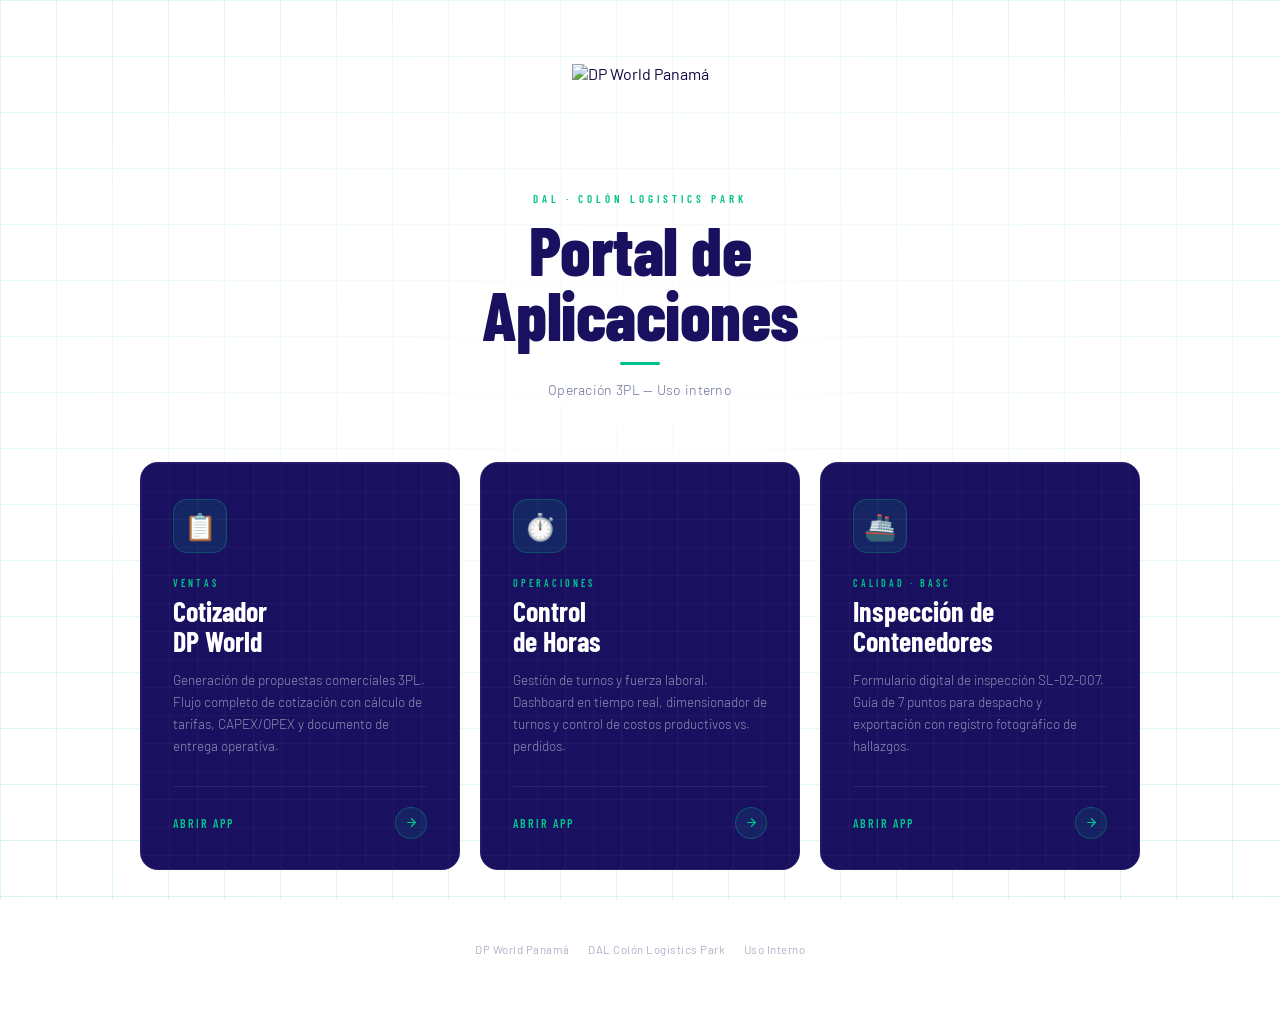
==== index.html @ 2231990a "Refactor CSS variables and styles in index.html" ====
<!DOCTYPE html>
<html lang="es">
<head>
<meta charset="UTF-8">
<meta name="viewport" content="width=device-width, initial-scale=1.0">
<title>DP World Panamá — Portal de Aplicaciones</title>
<link href="https://fonts.googleapis.com/css2?family=Barlow+Condensed:wght@300;400;600;700;800&family=Barlow:wght@300;400;500&display=swap" rel="stylesheet">
<style>
  *, *::before, *::after { box-sizing: border-box; margin: 0; padding: 0; }

  :root {
    --navy: #1A1060;
    --navy-deep: #0e0940;
    --green: #00C389;
    --white: #ffffff;
    --muted: #6b7199;
  }

  html, body {
    min-height: 100%;
    font-family: 'Barlow', sans-serif;
    background: var(--white);
    color: var(--navy-deep);
    overflow-x: hidden;
  }

  /* Fondo blanco con grid verde */
  .bg {
    position: fixed;
    inset: 0;
    z-index: 0;
    background: #ffffff;
  }

  .bg::before {
    content: '';
    position: absolute;
    inset: 0;
    background-image:
      linear-gradient(rgba(0,195,137,0.15) 1px, transparent 1px),
      linear-gradient(90deg, rgba(0,195,137,0.15) 1px, transparent 1px);
    background-size: 56px 56px;
  }

  /* vignette central para que el centro quede limpio */
  .bg::after {
    content: '';
    position: absolute;
    inset: 0;
    background: radial-gradient(ellipse 85% 75% at 50% 40%, rgba(255,255,255,0.92) 0%, transparent 100%);
  }

  .page {
    position: relative;
    z-index: 1;
    min-height: 100vh;
    display: flex;
    flex-direction: column;
    align-items: center;
    padding: 64px 24px 80px;
  }

  /* Header */
  .header {
    display: flex;
    flex-direction: column;
    align-items: center;
    text-align: center;
    margin-bottom: 64px;
    animation: fadeDown 0.9s cubic-bezier(0.16,1,0.3,1) both;
  }

  .logo-wrap {
    margin-bottom: 28px;
  }

  /* Logo color sobre fondo blanco — sin filtro */
  .logo-wrap img {
    height: 100px;
    width: auto;
    display: block;
  }

  .header-eyebrow {
    font-family: 'Barlow Condensed', sans-serif;
    font-size: 11px;
    font-weight: 600;
    letter-spacing: 4px;
    text-transform: uppercase;
    color: var(--green);
    margin-bottom: 12px;
  }

  .header-title {
    font-family: 'Barlow Condensed', sans-serif;
    font-size: clamp(38px, 8vw, 68px);
    font-weight: 800;
    line-height: 0.95;
    letter-spacing: -0.5px;
    color: var(--navy);
    margin-bottom: 16px;
  }

  .header-divider {
    width: 40px;
    height: 3px;
    background: var(--green);
    border-radius: 2px;
    margin: 0 auto 16px;
  }

  .header-sub {
    font-size: 14px;
    font-weight: 300;
    color: var(--muted);
    letter-spacing: 0.3px;
  }

  /* Cards */
  .cards {
    display: grid;
    grid-template-columns: repeat(auto-fit, minmax(290px, 1fr));
    gap: 20px;
    width: 100%;
    max-width: 1000px;
  }

  .card {
    position: relative;
    background: var(--navy);
    border: 1px solid rgba(255,255,255,0.06);
    border-radius: 18px;
    padding: 36px 32px 30px;
    text-decoration: none;
    color: #fff;
    display: flex;
    flex-direction: column;
    overflow: hidden;
    transition:
      transform 0.4s cubic-bezier(0.16,1,0.3,1),
      border-color 0.3s ease,
      box-shadow 0.4s ease;
    animation: fadeUp 0.7s cubic-bezier(0.16,1,0.3,1) both;
  }

  .card:nth-child(1) { animation-delay: 0.12s; }
  .card:nth-child(2) { animation-delay: 0.22s; }
  .card:nth-child(3) { animation-delay: 0.32s; }

  /* mini grid interna */
  .card::before {
    content: '';
    position: absolute;
    inset: 0;
    background-image:
      linear-gradient(rgba(255,255,255,0.035) 1px, transparent 1px),
      linear-gradient(90deg, rgba(255,255,255,0.035) 1px, transparent 1px);
    background-size: 28px 28px;
    border-radius: inherit;
    pointer-events: none;
  }

  /* línea verde top al hover */
  .card::after {
    content: '';
    position: absolute;
    top: 0; left: 0; right: 0;
    height: 2px;
    background: linear-gradient(90deg, transparent, var(--green), transparent);
    opacity: 0;
    transition: opacity 0.3s ease;
  }

  .card:hover {
    transform: translateY(-7px);
    border-color: rgba(0,195,137,0.4);
    box-shadow:
      0 24px 64px rgba(14,9,64,0.22),
      0 0 0 1px rgba(0,195,137,0.18),
      0 0 40px rgba(0,195,137,0.07);
  }

  .card:hover::after { opacity: 1; }
  .card:active { transform: translateY(-3px); }

  .card-icon {
    width: 54px;
    height: 54px;
    border-radius: 14px;
    background: rgba(0,195,137,0.12);
    border: 1px solid rgba(0,195,137,0.25);
    display: flex;
    align-items: center;
    justify-content: center;
    font-size: 26px;
    margin-bottom: 24px;
    position: relative;
    z-index: 1;
    flex-shrink: 0;
    transition: background 0.3s, border-color 0.3s;
  }

  .card:hover .card-icon {
    background: rgba(0,195,137,0.22);
    border-color: rgba(0,195,137,0.55);
  }

  .card-tag {
    font-family: 'Barlow Condensed', sans-serif;
    font-size: 10px;
    font-weight: 600;
    letter-spacing: 3px;
    text-transform: uppercase;
    color: var(--green);
    margin-bottom: 7px;
    position: relative;
    z-index: 1;
  }

  .card-title {
    font-family: 'Barlow Condensed', sans-serif;
    font-size: 28px;
    font-weight: 700;
    line-height: 1.08;
    color: #fff;
    margin-bottom: 12px;
    position: relative;
    z-index: 1;
  }

  .card-desc {
    font-size: 13.5px;
    font-weight: 300;
    line-height: 1.65;
    color: rgba(255,255,255,0.52);
    flex: 1;
    position: relative;
    z-index: 1;
  }

  .card-footer {
    margin-top: 28px;
    padding-top: 20px;
    border-top: 1px solid rgba(255,255,255,0.08);
    display: flex;
    align-items: center;
    justify-content: space-between;
    position: relative;
    z-index: 1;
  }

  .card-cta {
    font-family: 'Barlow Condensed', sans-serif;
    font-size: 12px;
    font-weight: 600;
    letter-spacing: 2px;
    text-transform: uppercase;
    color: var(--green);
    transition: letter-spacing 0.25s;
  }

  .card:hover .card-cta { letter-spacing: 3px; }

  .card-arrow {
    width: 32px;
    height: 32px;
    border-radius: 50%;
    background: rgba(0,195,137,0.1);
    border: 1px solid rgba(0,195,137,0.3);
    display: flex;
    align-items: center;
    justify-content: center;
    transition: background 0.25s, transform 0.25s;
    flex-shrink: 0;
  }

  .card:hover .card-arrow {
    background: rgba(0,195,137,0.25);
    transform: translateX(3px);
  }

  .card-arrow svg {
    width: 13px;
    height: 13px;
    stroke: var(--green);
    fill: none;
    stroke-width: 2.2;
    stroke-linecap: round;
    stroke-linejoin: round;
  }

  /* Footer */
  .footer {
    margin-top: 72px;
    text-align: center;
    animation: fadeUp 0.7s cubic-bezier(0.16,1,0.3,1) 0.5s both;
  }

  .footer-text {
    font-size: 11.5px;
    color: rgba(107,113,153,0.55);
    letter-spacing: 0.5px;
  }

  .sep { display: inline-block; margin: 0 8px; opacity: 0.5; }

  @keyframes fadeDown {
    from { opacity: 0; transform: translateY(-22px); }
    to   { opacity: 1; transform: translateY(0); }
  }

  @keyframes fadeUp {
    from { opacity: 0; transform: translateY(26px); }
    to   { opacity: 1; transform: translateY(0); }
  }

  @media (max-width: 600px) {
    .page { padding: 44px 16px 60px; }
    .header { margin-bottom: 40px; }
    .logo-wrap img { height: 80px; }
    .card { padding: 28px 22px 24px; }
    .card-title { font-size: 24px; }
  }
</style>
</head>
<body>

<div class="bg"></div>

<div class="page">

  <header class="header">
    <div class="logo-wrap">
      <img
        src="https://raw.githubusercontent.com/miguelarcangel-ctrl/cotizador-dpworld/main/logo_white.png"
        alt="DP World Panamá"
      >
    </div>
    <p class="header-eyebrow">DAL · Colón Logistics Park</p>
    <h1 class="header-title">Portal de<br>Aplicaciones</h1>
    <div class="header-divider"></div>
    <p class="header-sub">Operación 3PL — Uso interno</p>
  </header>

  <div class="cards">

    <a class="card" href="https://cotizador-dpworld-i7d3.vercel.app/" target="_blank" rel="noopener">
      <div class="card-icon">📋</div>
      <p class="card-tag">Ventas</p>
      <h2 class="card-title">Cotizador<br>DP World</h2>
      <p class="card-desc">Generación de propuestas comerciales 3PL. Flujo completo de cotización con cálculo de tarifas, CAPEX/OPEX y documento de entrega operativa.</p>
      <div class="card-footer">
        <span class="card-cta">Abrir app</span>
        <div class="card-arrow">
          <svg viewBox="0 0 24 24"><line x1="5" y1="12" x2="19" y2="12"/><polyline points="12 5 19 12 12 19"/></svg>
        </div>
      </div>
    </a>

    <a class="card" href="https://control-horas-dpworld.vercel.app/" target="_blank" rel="noopener">
      <div class="card-icon">⏱️</div>
      <p class="card-tag">Operaciones</p>
      <h2 class="card-title">Control<br>de Horas</h2>
      <p class="card-desc">Gestión de turnos y fuerza laboral. Dashboard en tiempo real, dimensionador de turnos y control de costos productivos vs. perdidos.</p>
      <div class="card-footer">
        <span class="card-cta">Abrir app</span>
        <div class="card-arrow">
          <svg viewBox="0 0 24 24"><line x1="5" y1="12" x2="19" y2="12"/><polyline points="12 5 19 12 12 19"/></svg>
        </div>
      </div>
    </a>

    <a class="card" href="https://inspeccion-contenedores-dpworld.vercel.app/" target="_blank" rel="noopener">
      <div class="card-icon">🚢</div>
      <p class="card-tag">Calidad · BASC</p>
      <h2 class="card-title">Inspección de<br>Contenedores</h2>
      <p class="card-desc">Formulario digital de inspección SL-02-007. Guía de 7 puntos para despacho y exportación con registro fotográfico de hallazgos.</p>
      <div class="card-footer">
        <span class="card-cta">Abrir app</span>
        <div class="card-arrow">
          <svg viewBox="0 0 24 24"><line x1="5" y1="12" x2="19" y2="12"/><polyline points="12 5 19 12 12 19"/></svg>
        </div>
      </div>
    </a>

  </div>

  <footer class="footer">
    <p class="footer-text">
      DP World Panamá<span class="sep">·</span>DAL Colón Logistics Park<span class="sep">·</span>Uso Interno
    </p>
  </footer>

</div>

</body>
</html>
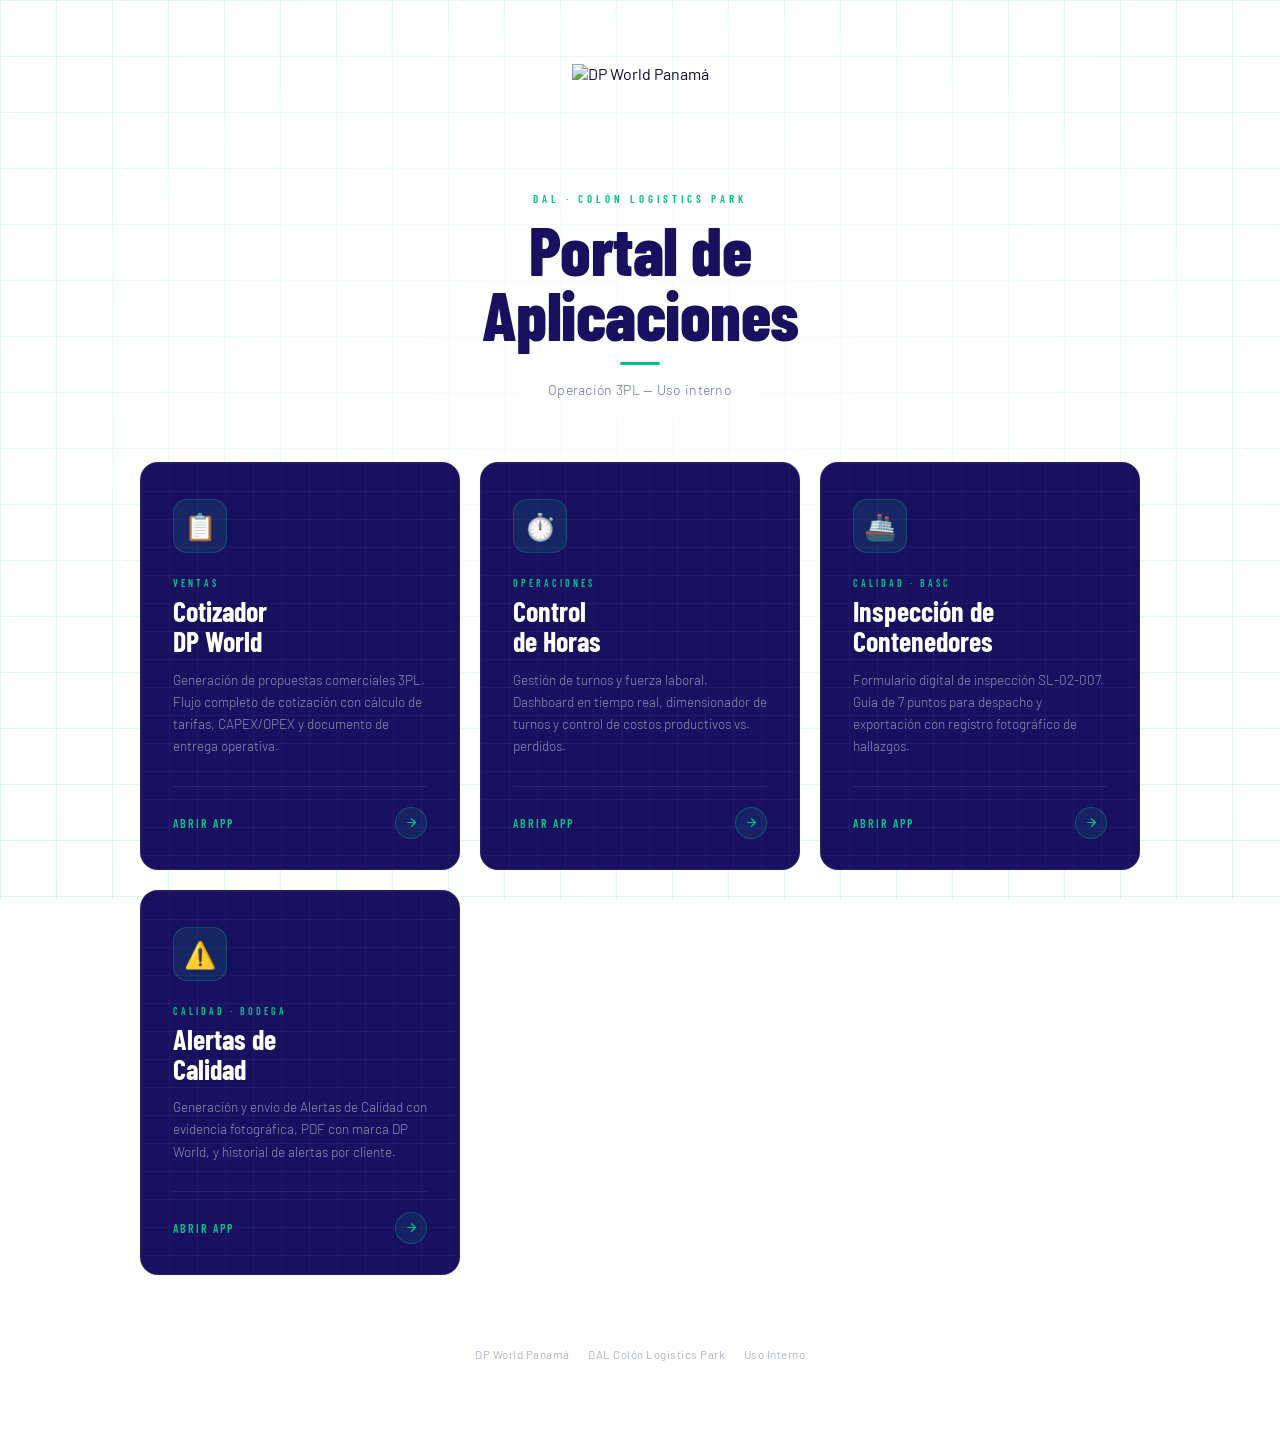
==== commit 6b87e335: "Agregar tarjeta de Alertas de Calidad al portal Co-Authored-By: Claude Sonnet 5 <noreply@anthropic.c" ====
--- a/index.html
+++ b/index.html
@@ -383,6 +383,19 @@
       </div>
     </a>
 
+    <a class="card" href="https://alertas-calidad-app.vercel.app/" target="_blank" rel="noopener">
+      <div class="card-icon">⚠️</div>
+      <p class="card-tag">Calidad · Bodega</p>
+      <h2 class="card-title">Alertas de<br>Calidad</h2>
+      <p class="card-desc">Generación y envío de Alertas de Calidad con evidencia fotográfica, PDF con marca DP World, y historial de alertas por cliente.</p>
+      <div class="card-footer">
+        <span class="card-cta">Abrir app</span>
+        <div class="card-arrow">
+          <svg viewBox="0 0 24 24"><line x1="5" y1="12" x2="19" y2="12"/><polyline points="12 5 19 12 12 19"/></svg>
+        </div>
+      </div>
+    </a>
+
   </div>
 
   <footer class="footer">
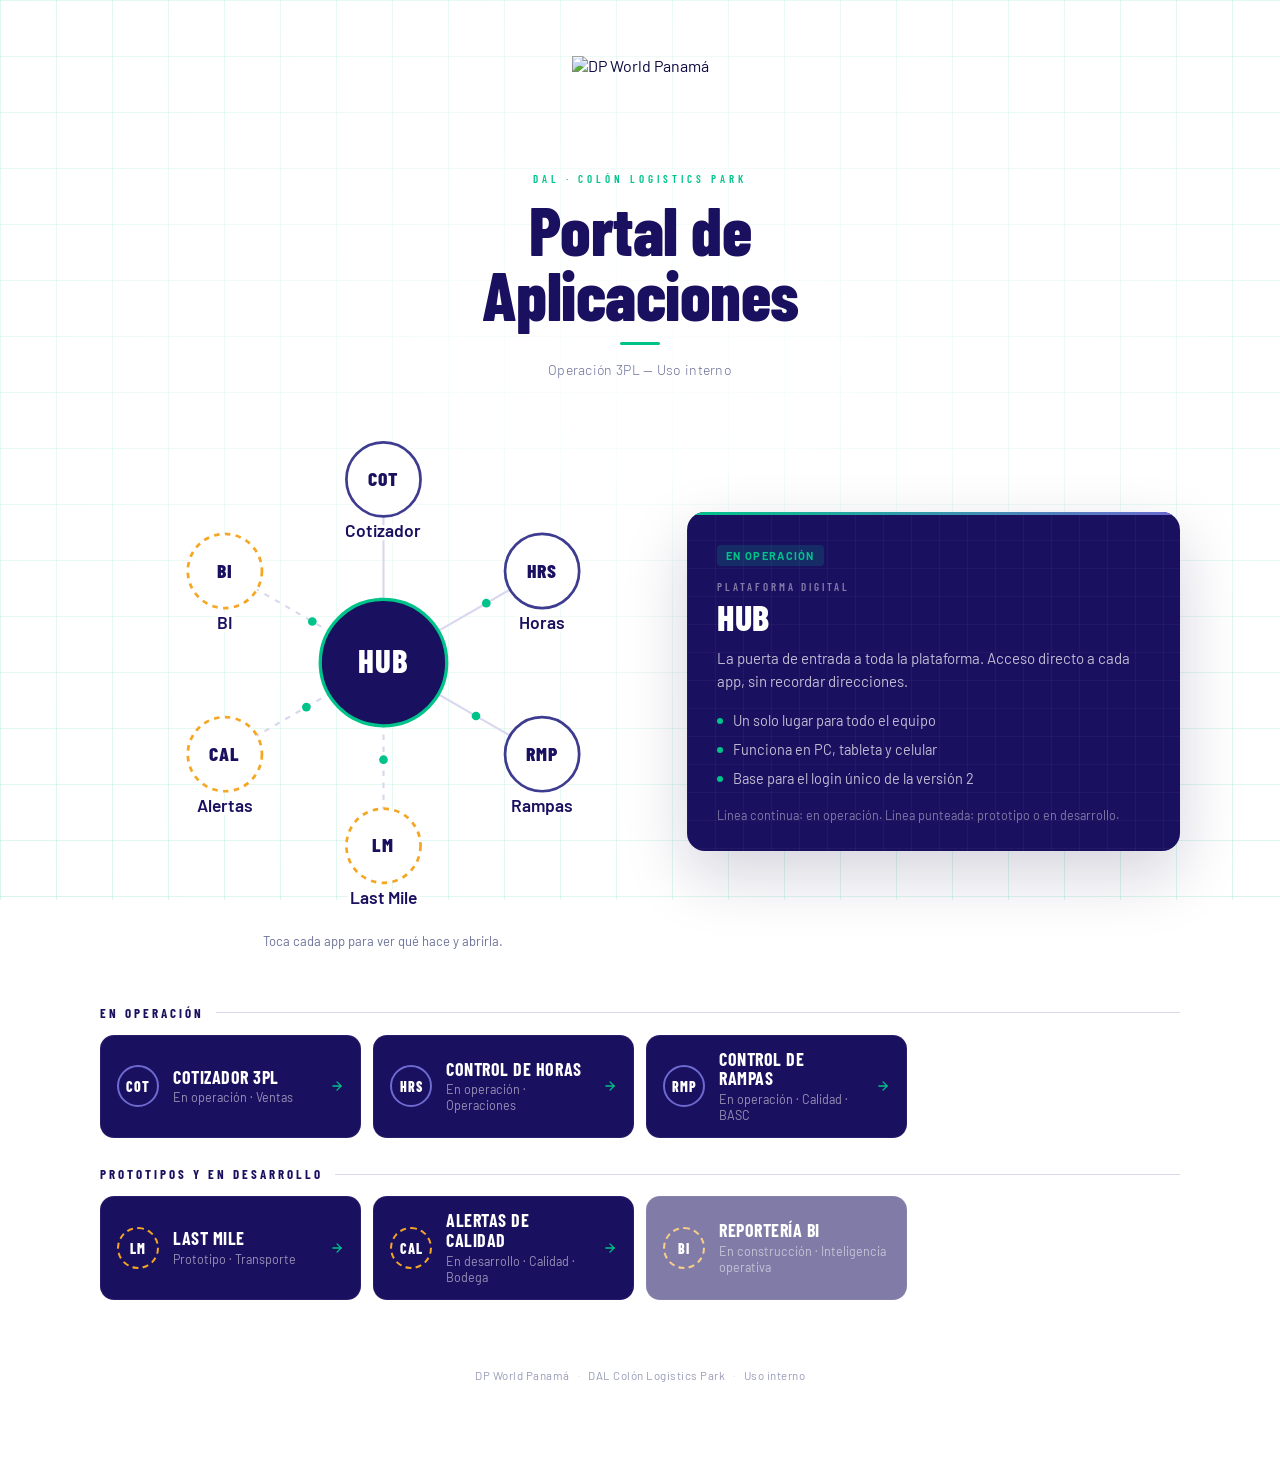
==== commit 0f0f0b14: "Hub: red interactiva de apps con tarjeta de detalle e inclusión de prototipos Rediseña el portal al " ====
--- a/index.html
+++ b/index.html
@@ -4,18 +4,20 @@
 <meta charset="UTF-8">
 <meta name="viewport" content="width=device-width, initial-scale=1.0">
 <title>DP World Panamá — Portal de Aplicaciones</title>
-<link href="https://fonts.googleapis.com/css2?family=Barlow+Condensed:wght@300;400;600;700;800&family=Barlow:wght@300;400;500&display=swap" rel="stylesheet">
+<link href="https://fonts.googleapis.com/css2?family=Barlow+Condensed:wght@300;400;600;700;800&family=Barlow:wght@300;400;500;600&display=swap" rel="stylesheet">
 <style>
   *, *::before, *::after { box-sizing: border-box; margin: 0; padding: 0; }
-
   :root {
     --navy: #1A1060;
     --navy-deep: #0e0940;
+    --indigo: #3E3C90;
+    --indigo-lt: #6D6AD0;
     --green: #00C389;
+    --amber: #F5A623;
     --white: #ffffff;
     --muted: #6b7199;
-  }
-
+    --line: #DAD8EE;
+  }
   html, body {
     min-height: 100%;
     font-family: 'Barlow', sans-serif;
@@ -23,7 +25,6 @@
     color: var(--navy-deep);
     overflow-x: hidden;
   }
-
   /* Fondo blanco con grid verde */
   .bg {
     position: fixed;
@@ -31,7 +32,6 @@
     z-index: 0;
     background: #ffffff;
   }
-
   .bg::before {
     content: '';
     position: absolute;
@@ -41,7 +41,6 @@
       linear-gradient(90deg, rgba(0,195,137,0.15) 1px, transparent 1px);
     background-size: 56px 56px;
   }
-
   /* vignette central para que el centro quede limpio */
   .bg::after {
     content: '';
@@ -49,7 +48,6 @@
     inset: 0;
     background: radial-gradient(ellipse 85% 75% at 50% 40%, rgba(255,255,255,0.92) 0%, transparent 100%);
   }
-
   .page {
     position: relative;
     z-index: 1;
@@ -57,31 +55,21 @@
     display: flex;
     flex-direction: column;
     align-items: center;
-    padding: 64px 24px 80px;
-  }
-
+    padding: 56px 24px 80px;
+  }
   /* Header */
   .header {
     display: flex;
     flex-direction: column;
     align-items: center;
     text-align: center;
-    margin-bottom: 64px;
+    margin-bottom: 36px;
     animation: fadeDown 0.9s cubic-bezier(0.16,1,0.3,1) both;
   }
-
-  .logo-wrap {
-    margin-bottom: 28px;
-  }
-
+  .logo-wrap { margin-bottom: 24px; }
   /* Logo color sobre fondo blanco — sin filtro */
-  .logo-wrap img {
-    height: 100px;
-    width: auto;
-    display: block;
-  }
-
-  .header-eyebrow {
+  .logo-wrap img { height: 92px; width: auto; display: block; }
+  .eyebrow {
     font-family: 'Barlow Condensed', sans-serif;
     font-size: 11px;
     font-weight: 600;
@@ -90,7 +78,6 @@
     color: var(--green);
     margin-bottom: 12px;
   }
-
   .header-title {
     font-family: 'Barlow Condensed', sans-serif;
     font-size: clamp(38px, 8vw, 68px);
@@ -100,7 +87,6 @@
     color: var(--navy);
     margin-bottom: 16px;
   }
-
   .header-divider {
     width: 40px;
     height: 3px;
@@ -108,7 +94,6 @@
     border-radius: 2px;
     margin: 0 auto 16px;
   }
-
   .header-sub {
     font-size: 14px;
     font-weight: 300;
@@ -116,39 +101,45 @@
     letter-spacing: 0.3px;
   }
 
-  /* Cards */
-  .cards {
+  /* Hub: red de apps + tarjeta de detalle */
+  .hub {
+    width: 100%;
+    max-width: 1080px;
     display: grid;
-    grid-template-columns: repeat(auto-fit, minmax(290px, 1fr));
+    grid-template-columns: minmax(0,1fr);
     gap: 20px;
-    width: 100%;
-    max-width: 1000px;
-  }
-
-  .card {
+    align-items: center;
+    animation: fadeUp 0.8s cubic-bezier(0.16,1,0.3,1) 0.15s both;
+  }
+  @media (min-width: 960px) { .hub { grid-template-columns: minmax(0,1.15fr) minmax(0,1fr); } }
+  .hub-svg svg { display: block; width: 100%; height: auto; max-width: 600px; margin: 0 auto; overflow: visible; }
+  .app { cursor: pointer; }
+  .app:focus { outline: none; }
+  .app .disc { fill: #fff; transition: fill .25s; }
+  .app .ab { fill: var(--navy); transition: fill .25s; }
+  .app:hover .disc { fill: #F1F0FB; }
+  .app.on .disc { fill: var(--navy); }
+  .app.on .ab { fill: #fff; }
+  .app.on .ring, .app:focus-visible .ring { stroke: var(--green); stroke-width: 3.5; stroke-dasharray: none; }
+  .app.main .disc { fill: var(--navy); }
+  .app.main .ab { fill: #fff; }
+  .app .lbl { fill: var(--navy); stroke: #fff; stroke-width: 6px; stroke-linejoin: round; paint-order: stroke; }
+  .spoke { stroke: var(--line); stroke-width: 2; }
+  .spoke.dev { stroke-dasharray: 5 6; }
+  .pulse { fill: var(--green); }
+
+  .hub-card {
     position: relative;
     background: var(--navy);
-    border: 1px solid rgba(255,255,255,0.06);
     border-radius: 18px;
-    padding: 36px 32px 30px;
-    text-decoration: none;
+    padding: 32px 30px 28px;
     color: #fff;
-    display: flex;
-    flex-direction: column;
+    min-width: 0;
     overflow: hidden;
-    transition:
-      transform 0.4s cubic-bezier(0.16,1,0.3,1),
-      border-color 0.3s ease,
-      box-shadow 0.4s ease;
-    animation: fadeUp 0.7s cubic-bezier(0.16,1,0.3,1) both;
-  }
-
-  .card:nth-child(1) { animation-delay: 0.12s; }
-  .card:nth-child(2) { animation-delay: 0.22s; }
-  .card:nth-child(3) { animation-delay: 0.32s; }
-
+    box-shadow: 0 24px 64px rgba(14,9,64,0.18);
+  }
   /* mini grid interna */
-  .card::before {
+  .hub-card::before {
     content: '';
     position: absolute;
     inset: 0;
@@ -156,179 +147,166 @@
       linear-gradient(rgba(255,255,255,0.035) 1px, transparent 1px),
       linear-gradient(90deg, rgba(255,255,255,0.035) 1px, transparent 1px);
     background-size: 28px 28px;
-    border-radius: inherit;
     pointer-events: none;
   }
-
-  /* línea verde top al hover */
-  .card::after {
+  .hub-card::after {
     content: '';
     position: absolute;
     top: 0; left: 0; right: 0;
-    height: 2px;
-    background: linear-gradient(90deg, transparent, var(--green), transparent);
-    opacity: 0;
-    transition: opacity 0.3s ease;
-  }
-
-  .card:hover {
-    transform: translateY(-7px);
-    border-color: rgba(0,195,137,0.4);
-    box-shadow:
-      0 24px 64px rgba(14,9,64,0.22),
-      0 0 0 1px rgba(0,195,137,0.18),
-      0 0 40px rgba(0,195,137,0.07);
-  }
-
-  .card:hover::after { opacity: 1; }
-  .card:active { transform: translateY(-3px); }
-
-  .card-icon {
-    width: 54px;
-    height: 54px;
-    border-radius: 14px;
-    background: rgba(0,195,137,0.12);
-    border: 1px solid rgba(0,195,137,0.25);
-    display: flex;
-    align-items: center;
-    justify-content: center;
-    font-size: 26px;
-    margin-bottom: 24px;
-    position: relative;
-    z-index: 1;
-    flex-shrink: 0;
-    transition: background 0.3s, border-color 0.3s;
-  }
-
-  .card:hover .card-icon {
-    background: rgba(0,195,137,0.22);
-    border-color: rgba(0,195,137,0.55);
-  }
-
+    height: 3px;
+    background: linear-gradient(90deg, var(--green), var(--indigo-lt));
+  }
+  .hub-card > * { position: relative; }
+  .st {
+    display: inline-block;
+    font: 700 11px 'Barlow', sans-serif;
+    letter-spacing: .12em;
+    text-transform: uppercase;
+    padding: 4px 9px;
+    border-radius: 4px;
+    margin-bottom: 14px;
+  }
+  .st.ok { background: rgba(0,195,137,.16); color: var(--green); }
+  .st.dev { background: rgba(245,166,35,.16); color: var(--amber); }
   .card-tag {
     font-family: 'Barlow Condensed', sans-serif;
-    font-size: 10px;
+    font-size: 11px;
     font-weight: 600;
     letter-spacing: 3px;
     text-transform: uppercase;
-    color: var(--green);
-    margin-bottom: 7px;
-    position: relative;
-    z-index: 1;
-  }
-
-  .card-title {
+    color: rgba(255,255,255,0.45);
+    margin-bottom: 6px;
+  }
+  .hub-card h2 {
     font-family: 'Barlow Condensed', sans-serif;
-    font-size: 28px;
+    font-size: clamp(28px, 4vw, 36px);
+    font-weight: 800;
+    line-height: 1;
+    text-transform: uppercase;
+    letter-spacing: .02em;
+  }
+  .hub-card p.d { margin-top: 12px; font-size: 15px; line-height: 1.55; color: rgba(255,255,255,0.72); }
+  .hub-card ul { margin-top: 16px; list-style: none; display: flex; flex-direction: column; gap: 8px; }
+  .hub-card li { display: flex; gap: 10px; font-size: 14.5px; line-height: 1.45; color: rgba(255,255,255,0.72); }
+  .hub-card li::before {
+    content: '';
+    flex: none;
+    width: 6px; height: 6px;
+    margin-top: 8px;
+    border-radius: 50%;
+    background: var(--green);
+  }
+  .actions { margin-top: 24px; display: flex; flex-wrap: wrap; gap: 10px; }
+  .btn {
+    display: inline-flex;
+    align-items: center;
+    gap: 10px;
+    padding: 11px 18px;
+    border-radius: 999px;
+    font: 600 13px 'Barlow', sans-serif;
+    letter-spacing: .06em;
+    text-transform: uppercase;
+    text-decoration: none;
+    transition: background .2s, transform .2s, border-color .2s;
+  }
+  .btn svg { width: 13px; height: 13px; fill: none; stroke: currentColor; stroke-width: 2.2; stroke-linecap: round; stroke-linejoin: round; }
+  .btn.pri { background: var(--green); color: #08201A; }
+  .btn.pri:hover { transform: translateX(3px); }
+  .btn.sec { border: 1px solid rgba(255,255,255,0.22); color: #fff; }
+  .btn.sec:hover { border-color: var(--green); }
+  .soon { font-size: 13px; color: rgba(255,255,255,0.5); }
+  .note { margin-top: 18px; font-size: 12.5px; color: rgba(255,255,255,0.45); }
+  .hint { text-align: center; font-size: 13px; color: var(--muted); margin-top: 6px; }
+
+  /* Acceso directo */
+  .quick {
+    width: 100%;
+    max-width: 1080px;
+    margin-top: 56px;
+    animation: fadeUp 0.8s cubic-bezier(0.16,1,0.3,1) 0.3s both;
+  }
+  .quick-head {
+    display: flex;
+    align-items: center;
+    gap: 12px;
+    font-family: 'Barlow Condensed', sans-serif;
+    font-size: 13px;
     font-weight: 700;
-    line-height: 1.08;
+    letter-spacing: 3px;
+    text-transform: uppercase;
+    color: var(--navy);
+    margin: 0 0 14px;
+  }
+  .quick-head::after { content: ''; flex: 1; height: 1px; background: var(--line); }
+  .quick-grid {
+    display: grid;
+    grid-template-columns: repeat(auto-fill, minmax(240px, 1fr));
+    gap: 12px;
+    margin-bottom: 28px;
+  }
+  .qa {
+    display: flex;
+    align-items: center;
+    gap: 14px;
+    padding: 14px 16px;
+    background: var(--navy);
+    border-radius: 14px;
     color: #fff;
-    margin-bottom: 12px;
-    position: relative;
-    z-index: 1;
-  }
-
-  .card-desc {
-    font-size: 13.5px;
-    font-weight: 300;
-    line-height: 1.65;
-    color: rgba(255,255,255,0.52);
-    flex: 1;
-    position: relative;
-    z-index: 1;
-  }
-
-  .card-footer {
-    margin-top: 28px;
-    padding-top: 20px;
-    border-top: 1px solid rgba(255,255,255,0.08);
-    display: flex;
-    align-items: center;
-    justify-content: space-between;
-    position: relative;
-    z-index: 1;
-  }
-
-  .card-cta {
-    font-family: 'Barlow Condensed', sans-serif;
-    font-size: 12px;
-    font-weight: 600;
-    letter-spacing: 2px;
-    text-transform: uppercase;
-    color: var(--green);
-    transition: letter-spacing 0.25s;
-  }
-
-  .card:hover .card-cta { letter-spacing: 3px; }
-
-  .card-arrow {
-    width: 32px;
-    height: 32px;
+    text-decoration: none;
+    border: 1px solid rgba(255,255,255,0.06);
+    transition: transform .3s cubic-bezier(0.16,1,0.3,1), box-shadow .3s;
+    min-width: 0;
+  }
+  a.qa:hover { transform: translateY(-3px); box-shadow: 0 14px 34px rgba(14,9,64,0.22); }
+  .qa.off { opacity: .55; }
+  .qa .ico {
+    flex: none;
+    width: 42px; height: 42px;
     border-radius: 50%;
-    background: rgba(0,195,137,0.1);
-    border: 1px solid rgba(0,195,137,0.3);
-    display: flex;
-    align-items: center;
-    justify-content: center;
-    transition: background 0.25s, transform 0.25s;
-    flex-shrink: 0;
-  }
-
-  .card:hover .card-arrow {
-    background: rgba(0,195,137,0.25);
-    transform: translateX(3px);
-  }
-
-  .card-arrow svg {
-    width: 13px;
-    height: 13px;
-    stroke: var(--green);
-    fill: none;
-    stroke-width: 2.2;
-    stroke-linecap: round;
-    stroke-linejoin: round;
-  }
+    display: grid;
+    place-items: center;
+    font: 800 14px 'Barlow Condensed', sans-serif;
+    letter-spacing: 1px;
+    border: 2px solid var(--indigo-lt);
+  }
+  .qa.dev .ico { border-color: var(--amber); border-style: dashed; }
+  .qa b { display: block; font: 700 18px/1.1 'Barlow Condensed', sans-serif; text-transform: uppercase; letter-spacing: .03em; }
+  .qa small { display: block; font-size: 12.5px; color: rgba(255,255,255,0.55); margin-top: 2px; }
+  .qa .arr { margin-left: auto; color: var(--green); flex: none; }
+  .qa .arr svg { width: 14px; height: 14px; fill: none; stroke: currentColor; stroke-width: 2.2; stroke-linecap: round; stroke-linejoin: round; display: block; }
+
+  :focus-visible { outline: 2px solid var(--green); outline-offset: 3px; }
 
   /* Footer */
   .footer {
-    margin-top: 72px;
+    margin-top: 40px;
     text-align: center;
     animation: fadeUp 0.7s cubic-bezier(0.16,1,0.3,1) 0.5s both;
   }
-
-  .footer-text {
-    font-size: 11.5px;
-    color: rgba(107,113,153,0.55);
-    letter-spacing: 0.5px;
-  }
-
+  .footer-text { font-size: 11.5px; color: rgba(107,113,153,0.7); letter-spacing: 0.5px; }
   .sep { display: inline-block; margin: 0 8px; opacity: 0.5; }
-
   @keyframes fadeDown {
     from { opacity: 0; transform: translateY(-22px); }
     to   { opacity: 1; transform: translateY(0); }
   }
-
   @keyframes fadeUp {
     from { opacity: 0; transform: translateY(26px); }
     to   { opacity: 1; transform: translateY(0); }
   }
-
   @media (max-width: 600px) {
-    .page { padding: 44px 16px 60px; }
-    .header { margin-bottom: 40px; }
-    .logo-wrap img { height: 80px; }
-    .card { padding: 28px 22px 24px; }
-    .card-title { font-size: 24px; }
+    .page { padding: 40px 16px 60px; }
+    .header { margin-bottom: 20px; }
+    .logo-wrap img { height: 76px; }
+    .hub-card { padding: 26px 20px 22px; }
+  }
+  @media (prefers-reduced-motion: reduce) {
+    * { animation: none !important; transition: none !important; }
   }
 </style>
 </head>
 <body>
-
 <div class="bg"></div>
-
 <div class="page">
-
   <header class="header">
     <div class="logo-wrap">
       <img
@@ -336,75 +314,132 @@
         alt="DP World Panamá"
       >
     </div>
-    <p class="header-eyebrow">DAL · Colón Logistics Park</p>
+    <p class="eyebrow">DAL · Colón Logistics Park</p>
     <h1 class="header-title">Portal de<br>Aplicaciones</h1>
     <div class="header-divider"></div>
     <p class="header-sub">Operación 3PL — Uso interno</p>
   </header>
 
-  <div class="cards">
-
-    <a class="card" href="https://cotizador-dpworld-i7d3.vercel.app/" target="_blank" rel="noopener">
-      <div class="card-icon">📋</div>
-      <p class="card-tag">Ventas</p>
-      <h2 class="card-title">Cotizador<br>DP World</h2>
-      <p class="card-desc">Generación de propuestas comerciales 3PL. Flujo completo de cotización con cálculo de tarifas, CAPEX/OPEX y documento de entrega operativa.</p>
-      <div class="card-footer">
-        <span class="card-cta">Abrir app</span>
-        <div class="card-arrow">
-          <svg viewBox="0 0 24 24"><line x1="5" y1="12" x2="19" y2="12"/><polyline points="12 5 19 12 12 19"/></svg>
-        </div>
-      </div>
-    </a>
-
-    <a class="card" href="https://control-horas-dpworld.vercel.app/" target="_blank" rel="noopener">
-      <div class="card-icon">⏱️</div>
-      <p class="card-tag">Operaciones</p>
-      <h2 class="card-title">Control<br>de Horas</h2>
-      <p class="card-desc">Gestión de turnos y fuerza laboral. Dashboard en tiempo real, dimensionador de turnos y control de costos productivos vs. perdidos.</p>
-      <div class="card-footer">
-        <span class="card-cta">Abrir app</span>
-        <div class="card-arrow">
-          <svg viewBox="0 0 24 24"><line x1="5" y1="12" x2="19" y2="12"/><polyline points="12 5 19 12 12 19"/></svg>
-        </div>
-      </div>
-    </a>
-
-    <a class="card" href="https://inspeccion-contenedores-dpworld.vercel.app/" target="_blank" rel="noopener">
-      <div class="card-icon">🚢</div>
-      <p class="card-tag">Calidad · BASC</p>
-      <h2 class="card-title">Inspección de<br>Contenedores</h2>
-      <p class="card-desc">Formulario digital de inspección SL-02-007. Guía de 7 puntos para despacho y exportación con registro fotográfico de hallazgos.</p>
-      <div class="card-footer">
-        <span class="card-cta">Abrir app</span>
-        <div class="card-arrow">
-          <svg viewBox="0 0 24 24"><line x1="5" y1="12" x2="19" y2="12"/><polyline points="12 5 19 12 12 19"/></svg>
-        </div>
-      </div>
-    </a>
-
-    <a class="card" href="https://alertas-calidad-app.vercel.app/" target="_blank" rel="noopener">
-      <div class="card-icon">⚠️</div>
-      <p class="card-tag">Calidad · Bodega</p>
-      <h2 class="card-title">Alertas de<br>Calidad</h2>
-      <p class="card-desc">Generación y envío de Alertas de Calidad con evidencia fotográfica, PDF con marca DP World, y historial de alertas por cliente.</p>
-      <div class="card-footer">
-        <span class="card-cta">Abrir app</span>
-        <div class="card-arrow">
-          <svg viewBox="0 0 24 24"><line x1="5" y1="12" x2="19" y2="12"/><polyline points="12 5 19 12 12 19"/></svg>
-        </div>
-      </div>
-    </a>
-
-  </div>
+  <section class="hub" aria-label="Hub de aplicaciones">
+    <div class="hub-svg">
+      <svg viewBox="0 0 520 470" id="hubSvg" role="group" aria-label="Hub y aplicaciones"></svg>
+      <p class="hint">Toca cada app para ver qué hace y abrirla.</p>
+    </div>
+    <div class="hub-card" id="hubCard" aria-live="polite"></div>
+  </section>
+
+  <section class="quick" aria-label="Acceso directo">
+    <h2 class="quick-head">En operación</h2>
+    <div class="quick-grid" id="qOk"></div>
+    <h2 class="quick-head">Prototipos y en desarrollo</h2>
+    <div class="quick-grid" id="qDev"></div>
+  </section>
 
   <footer class="footer">
-    <p class="footer-text">
-      DP World Panamá<span class="sep">·</span>DAL Colón Logistics Park<span class="sep">·</span>Uso Interno
-    </p>
+    <p class="footer-text">DP World Panamá<span class="sep">·</span>DAL Colón Logistics Park<span class="sep">·</span>Uso interno</p>
   </footer>
-
 </div>
 
+<script>
+/* Cada app: s = "ok" (en operación) o "dev" (prototipo / en desarrollo). links[0] es el principal. */
+var APPS = [
+  {id: "hub", n: "Hub", s: "ok", st: "En operación", tag: "Plataforma digital",
+   d: "La puerta de entrada a toda la plataforma. Acceso directo a cada app, sin recordar direcciones.",
+   b: ["Un solo lugar para todo el equipo", "Funciona en PC, tableta y celular", "Base para el login único de la versión 2"]},
+  {n: "Cotizador 3PL", lbl: "Cotizador", ab: "COT", s: "ok", st: "En operación", tag: "Ventas",
+   d: "Propuestas comerciales 3PL en minutos, con tarifas, CAPEX/OPEX y documento de entrega operativa.",
+   b: ["Cotización completa en menos de 5 minutos", "Margen con semáforo y benchmark de mercado", "PDF para el cliente y ficha interna"],
+   links: [["Abrir app", "https://cotizador-dpworld-i7d3.vercel.app/"]]},
+  {n: "Control de Horas", lbl: "Horas", ab: "HRS", s: "ok", st: "En operación", tag: "Operaciones",
+   d: "El turno completo en digital, del toolbox al cierre.",
+   b: ["Tareas con cronómetro y eficiencia en tiempo real", "Rutinas con QR en puntos de control", "Costo productivo contra costo perdido", "Pantalla TV para el piso de operación"],
+   links: [["Abrir app", "https://control-horas-dpworld.vercel.app/"], ["Pantalla TV", "https://control-horas-dpworld.vercel.app/dashboard.html"]]},
+  {n: "Control de Rampas", lbl: "Rampas", ab: "RMP", s: "ok", st: "En operación", tag: "Calidad · BASC",
+   d: "Inspección de contenedores BASC SL-02-007 con fotos y resultado automático, hoy convertida en Control de Rampas: el contenedor de la rampa al puerto.",
+   b: ["17 ítems con foto por ítem", "APTO o NO APTO al instante", "PDF listo para auditoría", "Seguimiento de rampas y vista para el cliente"],
+   links: [["Abrir app", "https://inspeccion-contenedores-dpworld.vercel.app/"]]},
+  {n: "Last Mile", lbl: "Last Mile", ab: "LM", s: "dev", st: "Prototipo", tag: "Transporte",
+   d: "Coordinación de bookings y transporte de contenedores con los transportistas, del retiro de vacío a la entrega en terminal.",
+   b: ["Bookings y asignación de transporte", "Visibilidad para el equipo y el cliente", "Se unirá con Control de Rampas"],
+   links: [["Abrir prototipo", "https://inspeccion-contenedores-dpworld.vercel.app/last-mile/prototype/"]]},
+  {n: "Alertas de Calidad", lbl: "Alertas", ab: "CAL", s: "dev", st: "En desarrollo", tag: "Calidad · Bodega",
+   d: "Alertas de calidad estandarizadas y descargables, con la marca DP World.",
+   b: ["Formato único para toda la operación", "PDF listo para compartir", "Trazabilidad de cada incidencia"],
+   links: [["Abrir app", "https://alertas-calidad-app.vercel.app/"]]},
+  {n: "Reportería BI", lbl: "BI", ab: "BI", s: "dev", st: "En construcción", tag: "Inteligencia operativa",
+   d: "Tableros de Power BI e indicadores alimentados desde P4.",
+   b: ["KPIs de operación en un solo tablero", "Reportería automática", "Base de la inteligencia operativa del año 2"]}
+];
+
+var reduce = window.matchMedia && matchMedia("(prefers-reduced-motion: reduce)").matches;
+var svg = document.getElementById("hubSvg"), NS = "http://www.w3.org/2000/svg", cx = 260, cy = 228, R0 = 168;
+var ARROW = '<svg viewBox="0 0 24 24"><line x1="5" y1="12" x2="19" y2="12"/><polyline points="12 5 19 12 12 19"/></svg>';
+function esc(t) { return String(t).replace(/[&<>"]/g, function (c) { return {"&": "&amp;", "<": "&lt;", ">": "&gt;", '"': "&quot;"}[c]; }); }
+function el(t, a, p) { var e = document.createElementNS(NS, t); for (var k in a) e.setAttribute(k, a[k]); (p || svg).appendChild(e); return e; }
+
+var sats = APPS.slice(1);
+sats.forEach(function (a, i) {
+  var ang = -Math.PI / 2 + i * 2 * Math.PI / sats.length;
+  a.x = cx + R0 * Math.cos(ang); a.y = cy + R0 * Math.sin(ang);
+  el("line", {x1: cx, y1: cy, x2: a.x, y2: a.y, "class": "spoke" + (a.s === "dev" ? " dev" : "")});
+  if (!reduce) {
+    var c = el("circle", {r: 4, "class": "pulse"});
+    el("animateMotion", {dur: (2.4 + i * .3) + "s", repeatCount: "indefinite", path: "M" + cx + " " + cy + " L" + a.x + " " + a.y}, c);
+  }
+});
+
+function node(a, x, y, r, main) {
+  var g = el("g", {"class": "app" + (main ? " main" : ""), tabindex: "0", role: "button", "aria-label": a.n});
+  el("circle", {cx: x, cy: y, r: r, "class": "disc"}, g);
+  el("circle", {cx: x, cy: y, r: r, "class": "ring", fill: "none",
+    stroke: main ? "#00C389" : (a.s === "ok" ? "#3E3C90" : "#F5A623"),
+    "stroke-width": main ? 3 : 2.5, "stroke-dasharray": a.s === "ok" ? "" : "5 5"}, g);
+  var t = el("text", {x: x, y: y + (main ? 10 : 6), "text-anchor": "middle", "class": "ab",
+    "font-family": "Barlow Condensed,Arial", "font-weight": "800", "font-size": main ? 30 : 18, "letter-spacing": "1"}, g);
+  t.textContent = main ? "HUB" : a.ab;
+  if (!main) {
+    var l = el("text", {x: x, y: y + r + 19, "text-anchor": "middle", "class": "lbl",
+      "font-family": "Barlow,Arial", "font-weight": "600", "font-size": "16"}, g);
+    l.textContent = a.lbl;
+  }
+  function s() { hubSel(a); }
+  g.addEventListener("click", s);
+  g.addEventListener("keydown", function (e) { if (e.key === "Enter" || e.key === " ") { e.preventDefault(); s(); } });
+  a.g = g;
+}
+sats.forEach(function (a) { node(a, a.x, a.y, 34, false); });
+node(APPS[0], cx, cy, 58, true);
+
+function hubSel(a) {
+  sats.forEach(function (x) { x.g.classList.toggle("on", x === a); });
+  var acts = "";
+  if (a.links) {
+    acts = '<div class="actions">' + a.links.map(function (l, i) {
+      return '<a class="btn ' + (i ? "sec" : "pri") + '" href="' + esc(l[1]) + '" target="_blank" rel="noopener">' + esc(l[0]) + (i ? "" : ARROW) + '</a>';
+    }).join("") + '</div>';
+  } else if (a.id !== "hub") {
+    acts = '<div class="actions"><span class="soon">Disponible pronto.</span></div>';
+  }
+  document.getElementById("hubCard").innerHTML =
+    '<span class="st ' + a.s + '">' + esc(a.st) + '</span>' +
+    '<p class="card-tag">' + esc(a.tag) + '</p>' +
+    '<h2>' + esc(a.n) + '</h2>' +
+    '<p class="d">' + esc(a.d) + '</p>' +
+    '<ul>' + a.b.map(function (x) { return '<li>' + esc(x) + '</li>'; }).join("") + '</ul>' + acts +
+    (a.id === "hub" ? '<p class="note">Línea continua: en operación. Línea punteada: prototipo o en desarrollo.</p>' : "");
+}
+hubSel(APPS[0]);
+
+/* Acceso directo: una fila por app, agrupadas por estado */
+sats.forEach(function (a) {
+  var link = a.links && a.links[0];
+  var q = document.createElement(link ? "a" : "div");
+  q.className = "qa " + a.s + (link ? "" : " off");
+  if (link) { q.href = link[1]; q.target = "_blank"; q.rel = "noopener"; }
+  q.innerHTML = '<span class="ico">' + esc(a.ab) + '</span><span><b>' + esc(a.n) + '</b><small>' + esc(a.st) + ' · ' + esc(a.tag) + '</small></span>' +
+    (link ? '<span class="arr">' + ARROW + '</span>' : '');
+  document.getElementById(a.s === "ok" ? "qOk" : "qDev").appendChild(q);
+});
+</script>
 </body>
 </html>
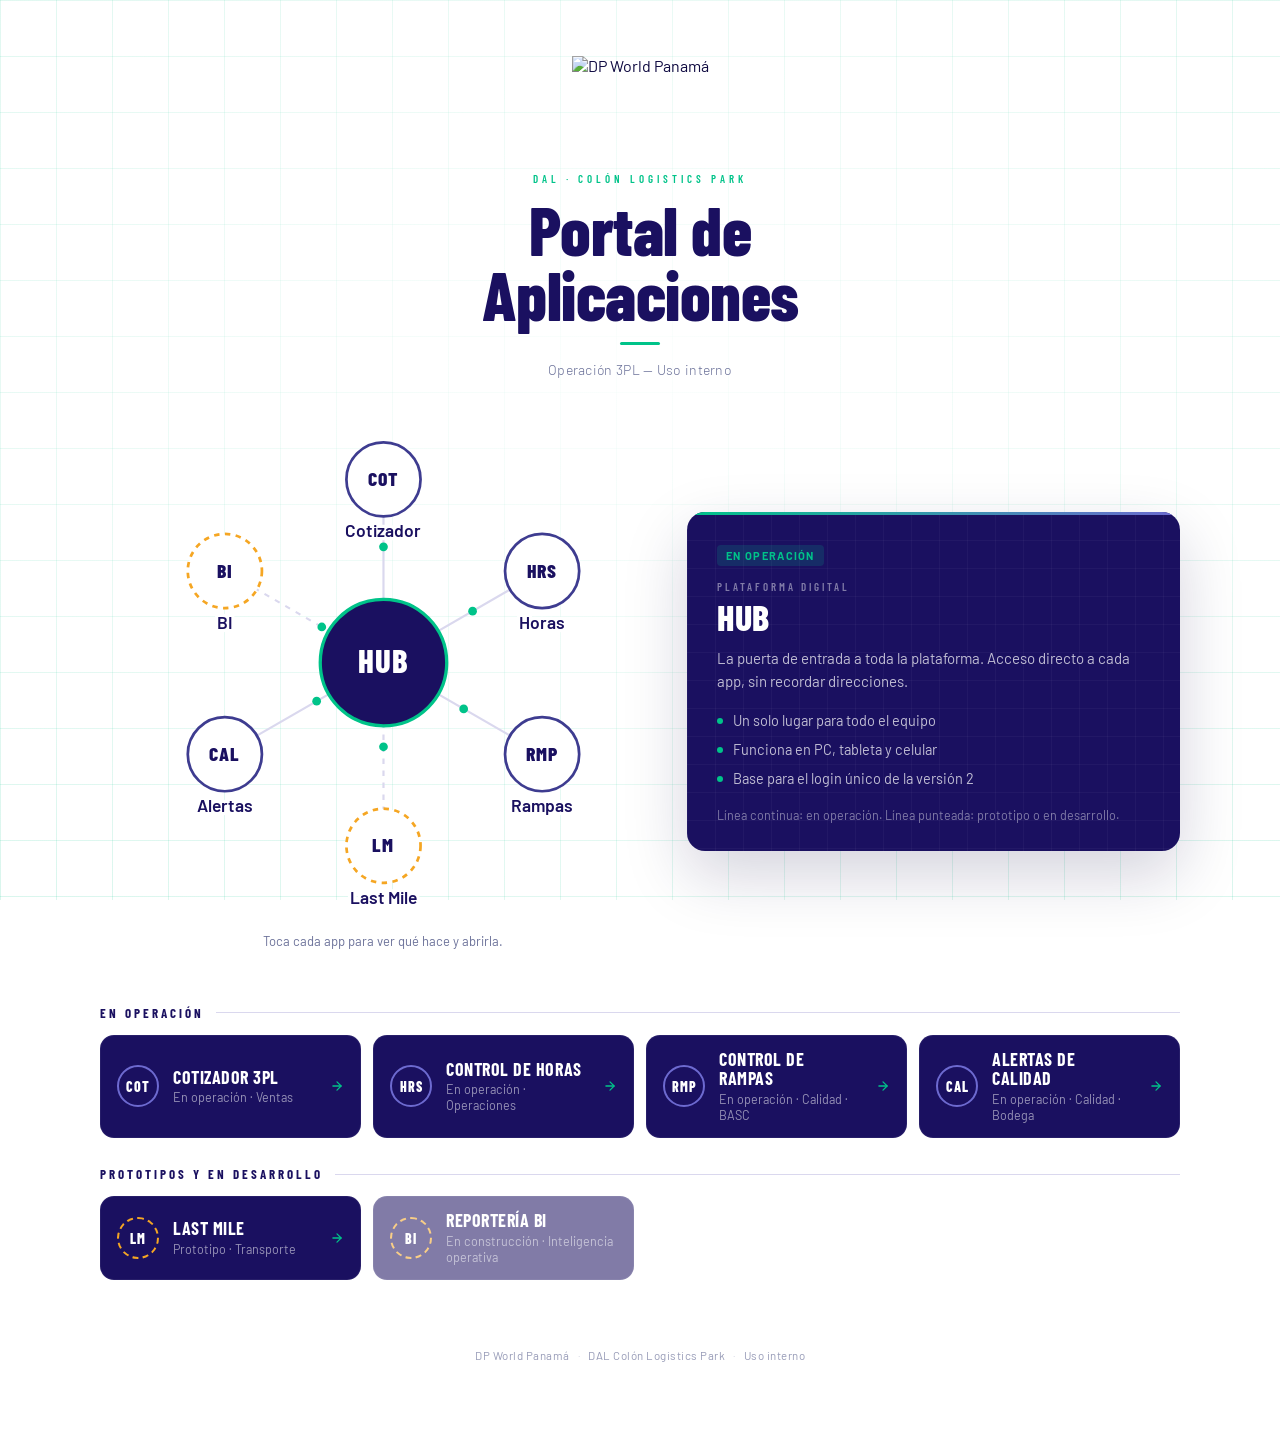
==== commit f347d87a: "Hub: Alertas de Calidad pasa a En operación Co-Authored-By: Claude Opus 5.5 <noreply@anthropic.com> " ====
--- a/index.html
+++ b/index.html
@@ -362,7 +362,7 @@
    d: "Coordinación de bookings y transporte de contenedores con los transportistas, del retiro de vacío a la entrega en terminal.",
    b: ["Bookings y asignación de transporte", "Visibilidad para el equipo y el cliente", "Se unirá con Control de Rampas"],
    links: [["Abrir prototipo", "https://inspeccion-contenedores-dpworld.vercel.app/last-mile/prototype/"]]},
-  {n: "Alertas de Calidad", lbl: "Alertas", ab: "CAL", s: "dev", st: "En desarrollo", tag: "Calidad · Bodega",
+  {n: "Alertas de Calidad", lbl: "Alertas", ab: "CAL", s: "ok", st: "En operación", tag: "Calidad · Bodega",
    d: "Alertas de calidad estandarizadas y descargables, con la marca DP World.",
    b: ["Formato único para toda la operación", "PDF listo para compartir", "Trazabilidad de cada incidencia"],
    links: [["Abrir app", "https://alertas-calidad-app.vercel.app/"]]},
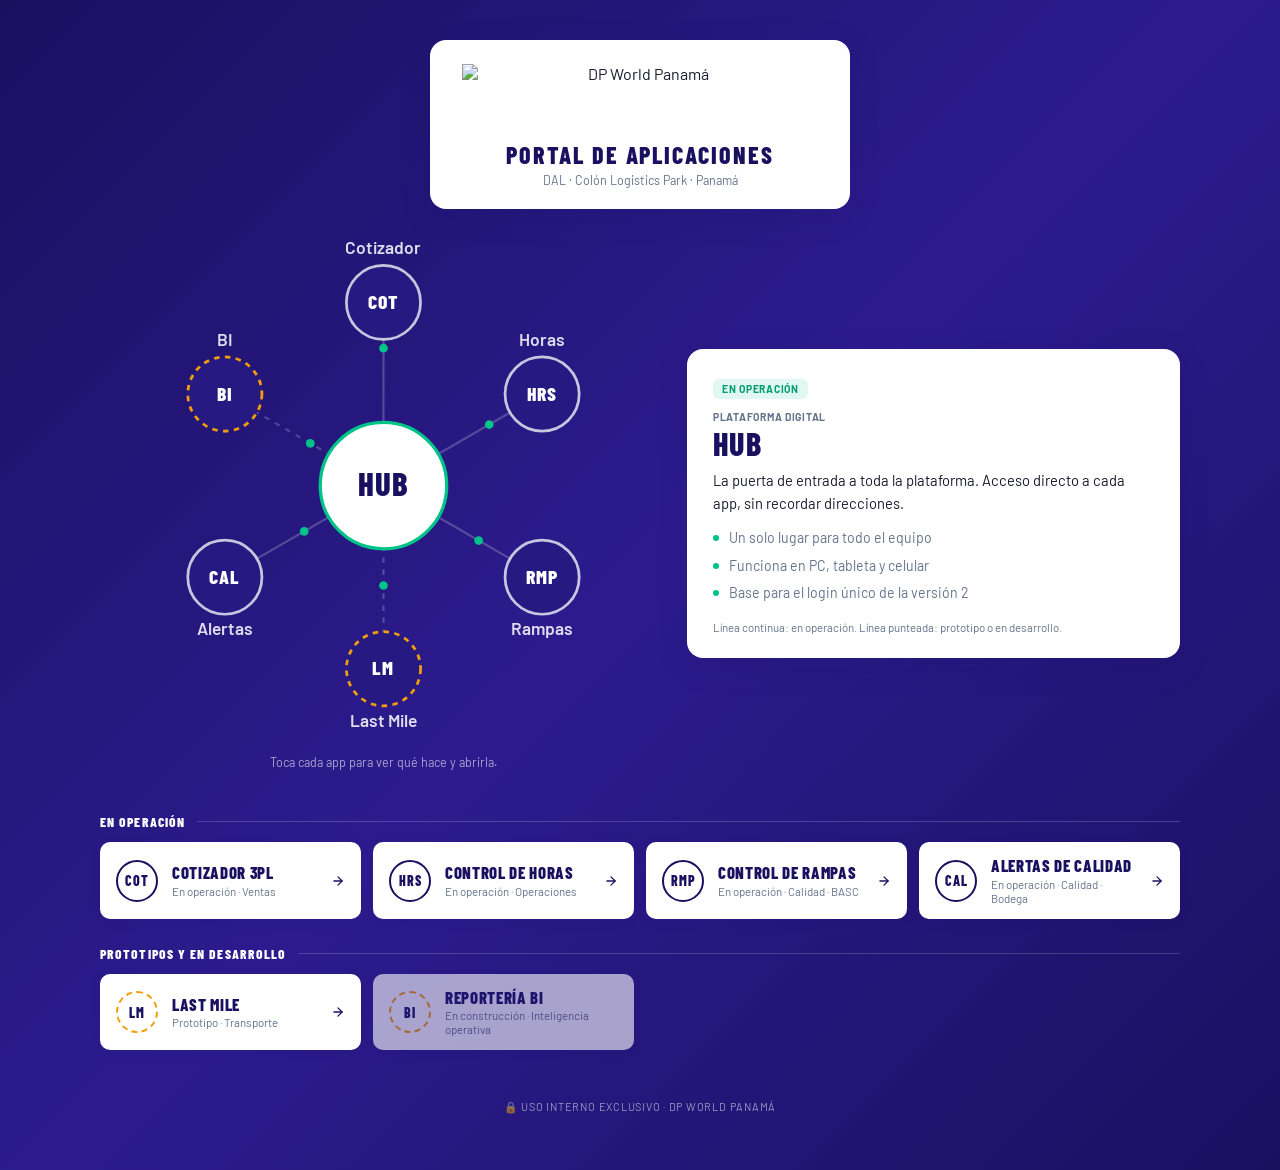
==== commit 97547f69: "Hub: adopta la línea gráfica del Cotizador 3PL Fondo con degradado índigo, encabezado y tarjeta de d" ====
--- a/index.html
+++ b/index.html
@@ -7,99 +7,57 @@
 <link href="https://fonts.googleapis.com/css2?family=Barlow+Condensed:wght@300;400;600;700;800&family=Barlow:wght@300;400;500;600&display=swap" rel="stylesheet">
 <style>
   *, *::before, *::after { box-sizing: border-box; margin: 0; padding: 0; }
+  /* Mismos tokens que el Cotizador 3PL */
   :root {
-    --navy: #1A1060;
-    --navy-deep: #0e0940;
-    --indigo: #3E3C90;
-    --indigo-lt: #6D6AD0;
+    --blue: #1A1060;
+    --blue-mid: #2A1F8F;
     --green: #00C389;
-    --amber: #F5A623;
-    --white: #ffffff;
-    --muted: #6b7199;
-    --line: #DAD8EE;
+    --orange: #F59E0B;
+    --ink: #1B1B2F;
+    --mid: #64748B;
+    --border: #E2E8F0;
+    --light: #F8F9FC;
+    --white: #FFFFFF;
+    --shadow-lg: 0 8px 32px rgba(26,16,96,.14);
   }
   html, body {
     min-height: 100%;
     font-family: 'Barlow', sans-serif;
-    background: var(--white);
-    color: var(--navy-deep);
+    color: var(--ink);
     overflow-x: hidden;
   }
-  /* Fondo blanco con grid verde */
-  .bg {
-    position: fixed;
-    inset: 0;
-    z-index: 0;
-    background: #ffffff;
-  }
-  .bg::before {
-    content: '';
-    position: absolute;
-    inset: 0;
-    background-image:
-      linear-gradient(rgba(0,195,137,0.15) 1px, transparent 1px),
-      linear-gradient(90deg, rgba(0,195,137,0.15) 1px, transparent 1px);
-    background-size: 56px 56px;
-  }
-  /* vignette central para que el centro quede limpio */
-  .bg::after {
-    content: '';
-    position: absolute;
-    inset: 0;
-    background: radial-gradient(ellipse 85% 75% at 50% 40%, rgba(255,255,255,0.92) 0%, transparent 100%);
-  }
+  /* Fondo del login del Cotizador */
+  body { min-height: 100vh; background: linear-gradient(135deg, var(--blue) 0%, #2D1B8E 50%, #1A1060 100%); background-color: var(--blue); }
   .page {
-    position: relative;
-    z-index: 1;
     min-height: 100vh;
     display: flex;
     flex-direction: column;
     align-items: center;
-    padding: 56px 24px 80px;
-  }
-  /* Header */
+    padding: 40px 24px 56px;
+  }
+  /* Encabezado: tarjeta blanca como la del login */
   .header {
-    display: flex;
-    flex-direction: column;
-    align-items: center;
+    background: var(--white);
+    border-radius: 16px;
+    padding: 24px 32px 22px;
+    box-shadow: var(--shadow-lg);
     text-align: center;
-    margin-bottom: 36px;
-    animation: fadeDown 0.9s cubic-bezier(0.16,1,0.3,1) both;
-  }
-  .logo-wrap { margin-bottom: 24px; }
-  /* Logo color sobre fondo blanco — sin filtro */
-  .logo-wrap img { height: 92px; width: auto; display: block; }
-  .eyebrow {
-    font-family: 'Barlow Condensed', sans-serif;
-    font-size: 11px;
-    font-weight: 600;
-    letter-spacing: 4px;
-    text-transform: uppercase;
-    color: var(--green);
-    margin-bottom: 12px;
-  }
+    width: 100%;
+    max-width: 420px;
+    margin-bottom: 28px;
+    animation: fadeDown 0.7s cubic-bezier(0.16,1,0.3,1) both;
+  }
+  .header img { height: 64px; width: auto; display: block; margin: 0 auto 12px; }
   .header-title {
     font-family: 'Barlow Condensed', sans-serif;
-    font-size: clamp(38px, 8vw, 68px);
     font-weight: 800;
-    line-height: 0.95;
-    letter-spacing: -0.5px;
-    color: var(--navy);
-    margin-bottom: 16px;
-  }
-  .header-divider {
-    width: 40px;
-    height: 3px;
-    background: var(--green);
-    border-radius: 2px;
-    margin: 0 auto 16px;
-  }
-  .header-sub {
-    font-size: 14px;
-    font-weight: 300;
-    color: var(--muted);
-    letter-spacing: 0.3px;
-  }
+    font-size: 1.5rem;
+    color: var(--blue);
+    text-transform: uppercase;
+    letter-spacing: .08em;
+    margin-bottom: 4px;
+  }
+  .header-sub { font-size: .78rem; color: var(--mid); }
 
   /* Hub: red de apps + tarjeta de detalle */
   .hub {
@@ -109,156 +67,139 @@
     grid-template-columns: minmax(0,1fr);
     gap: 20px;
     align-items: center;
-    animation: fadeUp 0.8s cubic-bezier(0.16,1,0.3,1) 0.15s both;
+    animation: fadeUp 0.7s cubic-bezier(0.16,1,0.3,1) 0.1s both;
   }
   @media (min-width: 960px) { .hub { grid-template-columns: minmax(0,1.15fr) minmax(0,1fr); } }
   .hub-svg svg { display: block; width: 100%; height: auto; max-width: 600px; margin: 0 auto; overflow: visible; }
   .app { cursor: pointer; }
   .app:focus { outline: none; }
-  .app .disc { fill: #fff; transition: fill .25s; }
-  .app .ab { fill: var(--navy); transition: fill .25s; }
-  .app:hover .disc { fill: #F1F0FB; }
-  .app.on .disc { fill: var(--navy); }
-  .app.on .ab { fill: #fff; }
+  .app .disc { fill: #261A82; transition: fill .2s; }
+  .app .ab { fill: #fff; transition: fill .2s; }
+  .app:hover .disc { fill: #34289A; }
+  .app.on .disc { fill: #fff; }
+  .app.on .ab { fill: var(--blue); }
   .app.on .ring, .app:focus-visible .ring { stroke: var(--green); stroke-width: 3.5; stroke-dasharray: none; }
-  .app.main .disc { fill: var(--navy); }
-  .app.main .ab { fill: #fff; }
-  .app .lbl { fill: var(--navy); stroke: #fff; stroke-width: 6px; stroke-linejoin: round; paint-order: stroke; }
-  .spoke { stroke: var(--line); stroke-width: 2; }
+  .app.main .disc { fill: #fff; }
+  .app.main .ab { fill: var(--blue); }
+  .app .lbl { fill: rgba(255,255,255,0.85); }
+  .spoke { stroke: rgba(255,255,255,0.22); stroke-width: 2; }
   .spoke.dev { stroke-dasharray: 5 6; }
   .pulse { fill: var(--green); }
+  .hint { text-align: center; font-size: .78rem; color: rgba(255,255,255,0.6); margin-top: 6px; }
 
   .hub-card {
-    position: relative;
-    background: var(--navy);
-    border-radius: 18px;
-    padding: 32px 30px 28px;
-    color: #fff;
+    background: var(--white);
+    border-radius: 16px;
+    padding: 28px 26px 24px;
+    box-shadow: var(--shadow-lg);
     min-width: 0;
-    overflow: hidden;
-    box-shadow: 0 24px 64px rgba(14,9,64,0.18);
-  }
-  /* mini grid interna */
-  .hub-card::before {
-    content: '';
-    position: absolute;
-    inset: 0;
-    background-image:
-      linear-gradient(rgba(255,255,255,0.035) 1px, transparent 1px),
-      linear-gradient(90deg, rgba(255,255,255,0.035) 1px, transparent 1px);
-    background-size: 28px 28px;
-    pointer-events: none;
-  }
-  .hub-card::after {
-    content: '';
-    position: absolute;
-    top: 0; left: 0; right: 0;
-    height: 3px;
-    background: linear-gradient(90deg, var(--green), var(--indigo-lt));
-  }
-  .hub-card > * { position: relative; }
+  }
   .st {
     display: inline-block;
-    font: 700 11px 'Barlow', sans-serif;
-    letter-spacing: .12em;
+    font: 700 .65rem 'Barlow', sans-serif;
+    letter-spacing: .07em;
     text-transform: uppercase;
     padding: 4px 9px;
-    border-radius: 4px;
-    margin-bottom: 14px;
-  }
-  .st.ok { background: rgba(0,195,137,.16); color: var(--green); }
-  .st.dev { background: rgba(245,166,35,.16); color: var(--amber); }
+    border-radius: 6px;
+    margin-bottom: 12px;
+  }
+  .st.ok { background: rgba(0,195,137,.12); color: #009E6E; }
+  .st.dev { background: rgba(245,158,11,.14); color: #B45309; }
   .card-tag {
-    font-family: 'Barlow Condensed', sans-serif;
-    font-size: 11px;
-    font-weight: 600;
-    letter-spacing: 3px;
-    text-transform: uppercase;
-    color: rgba(255,255,255,0.45);
-    margin-bottom: 6px;
+    font-size: .65rem;
+    font-weight: 700;
+    letter-spacing: .07em;
+    text-transform: uppercase;
+    color: var(--mid);
+    margin-bottom: 4px;
   }
   .hub-card h2 {
     font-family: 'Barlow Condensed', sans-serif;
-    font-size: clamp(28px, 4vw, 36px);
+    font-size: clamp(1.6rem, 3.6vw, 2rem);
     font-weight: 800;
     line-height: 1;
-    text-transform: uppercase;
-    letter-spacing: .02em;
-  }
-  .hub-card p.d { margin-top: 12px; font-size: 15px; line-height: 1.55; color: rgba(255,255,255,0.72); }
-  .hub-card ul { margin-top: 16px; list-style: none; display: flex; flex-direction: column; gap: 8px; }
-  .hub-card li { display: flex; gap: 10px; font-size: 14.5px; line-height: 1.45; color: rgba(255,255,255,0.72); }
+    color: var(--blue);
+    text-transform: uppercase;
+    letter-spacing: .04em;
+  }
+  .hub-card p.d { margin-top: 10px; font-size: .92rem; line-height: 1.55; color: var(--ink); }
+  .hub-card ul { margin-top: 14px; list-style: none; display: flex; flex-direction: column; gap: 7px; }
+  .hub-card li { display: flex; gap: 10px; font-size: .88rem; line-height: 1.45; color: var(--mid); }
   .hub-card li::before {
     content: '';
     flex: none;
     width: 6px; height: 6px;
-    margin-top: 8px;
+    margin-top: 7px;
     border-radius: 50%;
     background: var(--green);
   }
-  .actions { margin-top: 24px; display: flex; flex-wrap: wrap; gap: 10px; }
+  .actions { margin-top: 20px; display: flex; flex-wrap: wrap; gap: 10px; }
+  /* Botón igual al "Iniciar sesión" del Cotizador */
   .btn {
+    flex: 1 1 180px;
     display: inline-flex;
     align-items: center;
-    gap: 10px;
-    padding: 11px 18px;
-    border-radius: 999px;
-    font: 600 13px 'Barlow', sans-serif;
-    letter-spacing: .06em;
-    text-transform: uppercase;
+    justify-content: center;
+    gap: 8px;
+    padding: 13px;
+    border-radius: 10px;
+    font-family: 'Barlow Condensed', sans-serif;
+    font-weight: 800;
+    font-size: 1rem;
+    text-transform: uppercase;
+    letter-spacing: .08em;
     text-decoration: none;
-    transition: background .2s, transform .2s, border-color .2s;
-  }
-  .btn svg { width: 13px; height: 13px; fill: none; stroke: currentColor; stroke-width: 2.2; stroke-linecap: round; stroke-linejoin: round; }
-  .btn.pri { background: var(--green); color: #08201A; }
-  .btn.pri:hover { transform: translateX(3px); }
-  .btn.sec { border: 1px solid rgba(255,255,255,0.22); color: #fff; }
-  .btn.sec:hover { border-color: var(--green); }
-  .soon { font-size: 13px; color: rgba(255,255,255,0.5); }
-  .note { margin-top: 18px; font-size: 12.5px; color: rgba(255,255,255,0.45); }
-  .hint { text-align: center; font-size: 13px; color: var(--muted); margin-top: 6px; }
+    transition: all .2s cubic-bezier(.4,0,.2,1);
+  }
+  .btn svg { width: 14px; height: 14px; fill: none; stroke: currentColor; stroke-width: 2.4; stroke-linecap: round; stroke-linejoin: round; }
+  .btn.pri { background: var(--blue); color: #fff; }
+  .btn.pri:hover { background: var(--blue-mid); }
+  .btn.sec { border: 1.5px solid var(--border); color: var(--blue); background: var(--light); }
+  .btn.sec:hover { border-color: var(--blue); }
+  .soon { font-size: .82rem; color: var(--mid); }
+  .note { margin-top: 16px; font-size: .72rem; color: var(--mid); }
 
   /* Acceso directo */
   .quick {
     width: 100%;
     max-width: 1080px;
-    margin-top: 56px;
-    animation: fadeUp 0.8s cubic-bezier(0.16,1,0.3,1) 0.3s both;
+    margin-top: 44px;
+    animation: fadeUp 0.7s cubic-bezier(0.16,1,0.3,1) 0.2s both;
   }
   .quick-head {
     display: flex;
     align-items: center;
     gap: 12px;
     font-family: 'Barlow Condensed', sans-serif;
-    font-size: 13px;
-    font-weight: 700;
-    letter-spacing: 3px;
-    text-transform: uppercase;
-    color: var(--navy);
-    margin: 0 0 14px;
-  }
-  .quick-head::after { content: ''; flex: 1; height: 1px; background: var(--line); }
+    font-size: .85rem;
+    font-weight: 800;
+    letter-spacing: .08em;
+    text-transform: uppercase;
+    color: #fff;
+    margin: 0 0 12px;
+  }
+  .quick-head::after { content: ''; flex: 1; height: 1px; background: rgba(255,255,255,0.18); }
   .quick-grid {
     display: grid;
     grid-template-columns: repeat(auto-fill, minmax(240px, 1fr));
     gap: 12px;
-    margin-bottom: 28px;
+    margin-bottom: 26px;
   }
   .qa {
     display: flex;
     align-items: center;
     gap: 14px;
     padding: 14px 16px;
-    background: var(--navy);
-    border-radius: 14px;
-    color: #fff;
+    background: var(--white);
+    border-radius: 10px;
+    color: var(--ink);
     text-decoration: none;
-    border: 1px solid rgba(255,255,255,0.06);
-    transition: transform .3s cubic-bezier(0.16,1,0.3,1), box-shadow .3s;
+    box-shadow: 0 2px 12px rgba(26,16,96,.08);
+    transition: all .2s cubic-bezier(.4,0,.2,1);
     min-width: 0;
   }
-  a.qa:hover { transform: translateY(-3px); box-shadow: 0 14px 34px rgba(14,9,64,0.22); }
-  .qa.off { opacity: .55; }
+  a.qa:hover { transform: translateY(-2px); box-shadow: var(--shadow-lg); }
+  .qa.off { opacity: .6; }
   .qa .ico {
     flex: none;
     width: 42px; height: 42px;
@@ -267,37 +208,33 @@
     place-items: center;
     font: 800 14px 'Barlow Condensed', sans-serif;
     letter-spacing: 1px;
-    border: 2px solid var(--indigo-lt);
-  }
-  .qa.dev .ico { border-color: var(--amber); border-style: dashed; }
-  .qa b { display: block; font: 700 18px/1.1 'Barlow Condensed', sans-serif; text-transform: uppercase; letter-spacing: .03em; }
-  .qa small { display: block; font-size: 12.5px; color: rgba(255,255,255,0.55); margin-top: 2px; }
-  .qa .arr { margin-left: auto; color: var(--green); flex: none; }
+    color: var(--blue);
+    border: 2px solid var(--blue);
+  }
+  .qa.dev .ico { border-color: var(--orange); border-style: dashed; }
+  .qa b { display: block; font: 800 1.05rem/1.1 'Barlow Condensed', sans-serif; color: var(--blue); text-transform: uppercase; letter-spacing: .04em; }
+  .qa small { display: block; font-size: .72rem; color: var(--mid); margin-top: 2px; }
+  .qa .arr { margin-left: auto; color: var(--blue); flex: none; }
   .qa .arr svg { width: 14px; height: 14px; fill: none; stroke: currentColor; stroke-width: 2.2; stroke-linecap: round; stroke-linejoin: round; display: block; }
 
   :focus-visible { outline: 2px solid var(--green); outline-offset: 3px; }
 
   /* Footer */
-  .footer {
-    margin-top: 40px;
-    text-align: center;
-    animation: fadeUp 0.7s cubic-bezier(0.16,1,0.3,1) 0.5s both;
-  }
-  .footer-text { font-size: 11.5px; color: rgba(107,113,153,0.7); letter-spacing: 0.5px; }
-  .sep { display: inline-block; margin: 0 8px; opacity: 0.5; }
+  .footer { margin-top: 24px; text-align: center; }
+  .footer-text { font-size: .68rem; color: rgba(255,255,255,0.55); letter-spacing: .07em; text-transform: uppercase; }
   @keyframes fadeDown {
-    from { opacity: 0; transform: translateY(-22px); }
+    from { opacity: 0; transform: translateY(-16px); }
     to   { opacity: 1; transform: translateY(0); }
   }
   @keyframes fadeUp {
-    from { opacity: 0; transform: translateY(26px); }
+    from { opacity: 0; transform: translateY(20px); }
     to   { opacity: 1; transform: translateY(0); }
   }
   @media (max-width: 600px) {
-    .page { padding: 40px 16px 60px; }
-    .header { margin-bottom: 20px; }
-    .logo-wrap img { height: 76px; }
-    .hub-card { padding: 26px 20px 22px; }
+    .page { padding: 24px 16px 48px; }
+    .header { padding: 20px 20px 18px; margin-bottom: 16px; }
+    .header img { height: 54px; }
+    .hub-card { padding: 24px 20px 20px; }
   }
   @media (prefers-reduced-motion: reduce) {
     * { animation: none !important; transition: none !important; }
@@ -305,19 +242,11 @@
 </style>
 </head>
 <body>
-<div class="bg"></div>
 <div class="page">
   <header class="header">
-    <div class="logo-wrap">
-      <img
-        src="https://raw.githubusercontent.com/miguelarcangel-ctrl/cotizador-dpworld/main/logo_white.png"
-        alt="DP World Panamá"
-      >
-    </div>
-    <p class="eyebrow">DAL · Colón Logistics Park</p>
-    <h1 class="header-title">Portal de<br>Aplicaciones</h1>
-    <div class="header-divider"></div>
-    <p class="header-sub">Operación 3PL — Uso interno</p>
+    <img src="https://raw.githubusercontent.com/miguelarcangel-ctrl/cotizador-dpworld/main/logo_white.png" alt="DP World Panamá">
+    <h1 class="header-title">Portal de Aplicaciones</h1>
+    <p class="header-sub">DAL · Colón Logistics Park · Panamá</p>
   </header>
 
   <section class="hub" aria-label="Hub de aplicaciones">
@@ -336,7 +265,7 @@
   </section>
 
   <footer class="footer">
-    <p class="footer-text">DP World Panamá<span class="sep">·</span>DAL Colón Logistics Park<span class="sep">·</span>Uso interno</p>
+    <p class="footer-text">🔒 Uso interno exclusivo · DP World Panamá</p>
   </footer>
 </div>
 
@@ -392,13 +321,13 @@
   var g = el("g", {"class": "app" + (main ? " main" : ""), tabindex: "0", role: "button", "aria-label": a.n});
   el("circle", {cx: x, cy: y, r: r, "class": "disc"}, g);
   el("circle", {cx: x, cy: y, r: r, "class": "ring", fill: "none",
-    stroke: main ? "#00C389" : (a.s === "ok" ? "#3E3C90" : "#F5A623"),
+    stroke: main ? "#00C389" : (a.s === "ok" ? "rgba(255,255,255,0.75)" : "#F59E0B"),
     "stroke-width": main ? 3 : 2.5, "stroke-dasharray": a.s === "ok" ? "" : "5 5"}, g);
   var t = el("text", {x: x, y: y + (main ? 10 : 6), "text-anchor": "middle", "class": "ab",
     "font-family": "Barlow Condensed,Arial", "font-weight": "800", "font-size": main ? 30 : 18, "letter-spacing": "1"}, g);
   t.textContent = main ? "HUB" : a.ab;
   if (!main) {
-    var l = el("text", {x: x, y: y + r + 19, "text-anchor": "middle", "class": "lbl",
+    var l = el("text", {x: x, y: y < cy - r ? y - r - 10 : y + r + 19, "text-anchor": "middle", "class": "lbl",
       "font-family": "Barlow,Arial", "font-weight": "600", "font-size": "16"}, g);
     l.textContent = a.lbl;
   }
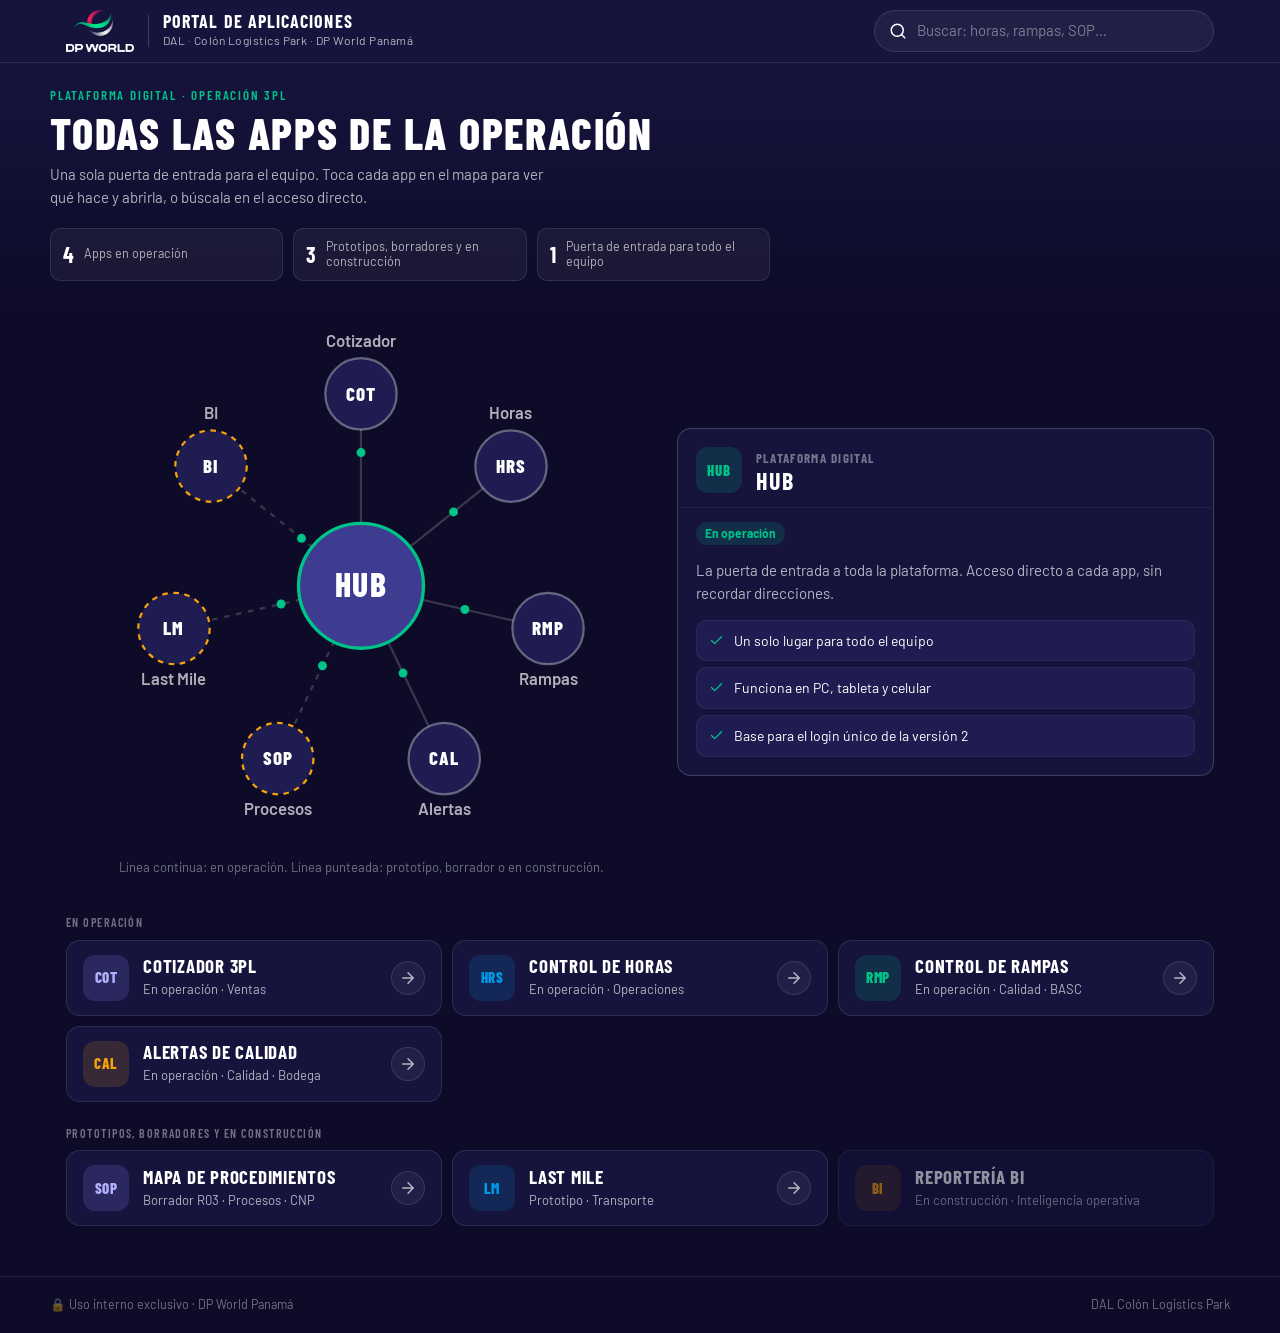
==== commit a621b393: "Hub con la línea gráfica del Mapa de Procedimientos e inclusión del mapa - Tema oscuro del Mapa de P" ====
--- a/index.html
+++ b/index.html
@@ -2,311 +2,210 @@
 <html lang="es">
 <head>
 <meta charset="UTF-8">
-<meta name="viewport" content="width=device-width, initial-scale=1.0">
+<meta name="viewport" content="width=device-width, initial-scale=1.0, viewport-fit=cover">
 <title>DP World Panamá — Portal de Aplicaciones</title>
-<link href="https://fonts.googleapis.com/css2?family=Barlow+Condensed:wght@300;400;600;700;800&family=Barlow:wght@300;400;500;600&display=swap" rel="stylesheet">
+<link rel="preconnect" href="https://fonts.googleapis.com">
+<link rel="stylesheet" href="https://fonts.googleapis.com/css2?family=Barlow+Condensed:wght@500;600;700;800&family=Barlow:wght@400;500;600;700&display=swap">
 <style>
-  *, *::before, *::after { box-sizing: border-box; margin: 0; padding: 0; }
-  /* Mismos tokens que el Cotizador 3PL */
-  :root {
-    --blue: #1A1060;
-    --blue-mid: #2A1F8F;
-    --green: #00C389;
-    --orange: #F59E0B;
-    --ink: #1B1B2F;
-    --mid: #64748B;
-    --border: #E2E8F0;
-    --light: #F8F9FC;
-    --white: #FFFFFF;
-    --shadow-lg: 0 8px 32px rgba(26,16,96,.14);
-  }
-  html, body {
-    min-height: 100%;
-    font-family: 'Barlow', sans-serif;
-    color: var(--ink);
-    overflow-x: hidden;
-  }
-  /* Fondo del login del Cotizador */
-  body { min-height: 100vh; background: linear-gradient(135deg, var(--blue) 0%, #2D1B8E 50%, #1A1060 100%); background-color: var(--blue); }
-  .page {
-    min-height: 100vh;
-    display: flex;
-    flex-direction: column;
-    align-items: center;
-    padding: 40px 24px 56px;
-  }
-  /* Encabezado: tarjeta blanca como la del login */
-  .header {
-    background: var(--white);
-    border-radius: 16px;
-    padding: 24px 32px 22px;
-    box-shadow: var(--shadow-lg);
-    text-align: center;
-    width: 100%;
-    max-width: 420px;
-    margin-bottom: 28px;
-    animation: fadeDown 0.7s cubic-bezier(0.16,1,0.3,1) both;
-  }
-  .header img { height: 64px; width: auto; display: block; margin: 0 auto 12px; }
-  .header-title {
-    font-family: 'Barlow Condensed', sans-serif;
-    font-weight: 800;
-    font-size: 1.5rem;
-    color: var(--blue);
-    text-transform: uppercase;
-    letter-spacing: .08em;
-    margin-bottom: 4px;
-  }
-  .header-sub { font-size: .78rem; color: var(--mid); }
-
-  /* Hub: red de apps + tarjeta de detalle */
-  .hub {
-    width: 100%;
-    max-width: 1080px;
-    display: grid;
-    grid-template-columns: minmax(0,1fr);
-    gap: 20px;
-    align-items: center;
-    animation: fadeUp 0.7s cubic-bezier(0.16,1,0.3,1) 0.1s both;
-  }
-  @media (min-width: 960px) { .hub { grid-template-columns: minmax(0,1.15fr) minmax(0,1fr); } }
-  .hub-svg svg { display: block; width: 100%; height: auto; max-width: 600px; margin: 0 auto; overflow: visible; }
-  .app { cursor: pointer; }
-  .app:focus { outline: none; }
-  .app .disc { fill: #261A82; transition: fill .2s; }
-  .app .ab { fill: #fff; transition: fill .2s; }
-  .app:hover .disc { fill: #34289A; }
-  .app.on .disc { fill: #fff; }
-  .app.on .ab { fill: var(--blue); }
-  .app.on .ring, .app:focus-visible .ring { stroke: var(--green); stroke-width: 3.5; stroke-dasharray: none; }
-  .app.main .disc { fill: #fff; }
-  .app.main .ab { fill: var(--blue); }
-  .app .lbl { fill: rgba(255,255,255,0.85); }
-  .spoke { stroke: rgba(255,255,255,0.22); stroke-width: 2; }
-  .spoke.dev { stroke-dasharray: 5 6; }
-  .pulse { fill: var(--green); }
-  .hint { text-align: center; font-size: .78rem; color: rgba(255,255,255,0.6); margin-top: 6px; }
-
-  .hub-card {
-    background: var(--white);
-    border-radius: 16px;
-    padding: 28px 26px 24px;
-    box-shadow: var(--shadow-lg);
-    min-width: 0;
-  }
-  .st {
-    display: inline-block;
-    font: 700 .65rem 'Barlow', sans-serif;
-    letter-spacing: .07em;
-    text-transform: uppercase;
-    padding: 4px 9px;
-    border-radius: 6px;
-    margin-bottom: 12px;
-  }
-  .st.ok { background: rgba(0,195,137,.12); color: #009E6E; }
-  .st.dev { background: rgba(245,158,11,.14); color: #B45309; }
-  .card-tag {
-    font-size: .65rem;
-    font-weight: 700;
-    letter-spacing: .07em;
-    text-transform: uppercase;
-    color: var(--mid);
-    margin-bottom: 4px;
-  }
-  .hub-card h2 {
-    font-family: 'Barlow Condensed', sans-serif;
-    font-size: clamp(1.6rem, 3.6vw, 2rem);
-    font-weight: 800;
-    line-height: 1;
-    color: var(--blue);
-    text-transform: uppercase;
-    letter-spacing: .04em;
-  }
-  .hub-card p.d { margin-top: 10px; font-size: .92rem; line-height: 1.55; color: var(--ink); }
-  .hub-card ul { margin-top: 14px; list-style: none; display: flex; flex-direction: column; gap: 7px; }
-  .hub-card li { display: flex; gap: 10px; font-size: .88rem; line-height: 1.45; color: var(--mid); }
-  .hub-card li::before {
-    content: '';
-    flex: none;
-    width: 6px; height: 6px;
-    margin-top: 7px;
-    border-radius: 50%;
-    background: var(--green);
-  }
-  .actions { margin-top: 20px; display: flex; flex-wrap: wrap; gap: 10px; }
-  /* Botón igual al "Iniciar sesión" del Cotizador */
-  .btn {
-    flex: 1 1 180px;
-    display: inline-flex;
-    align-items: center;
-    justify-content: center;
-    gap: 8px;
-    padding: 13px;
-    border-radius: 10px;
-    font-family: 'Barlow Condensed', sans-serif;
-    font-weight: 800;
-    font-size: 1rem;
-    text-transform: uppercase;
-    letter-spacing: .08em;
-    text-decoration: none;
-    transition: all .2s cubic-bezier(.4,0,.2,1);
-  }
-  .btn svg { width: 14px; height: 14px; fill: none; stroke: currentColor; stroke-width: 2.4; stroke-linecap: round; stroke-linejoin: round; }
-  .btn.pri { background: var(--blue); color: #fff; }
-  .btn.pri:hover { background: var(--blue-mid); }
-  .btn.sec { border: 1.5px solid var(--border); color: var(--blue); background: var(--light); }
-  .btn.sec:hover { border-color: var(--blue); }
-  .soon { font-size: .82rem; color: var(--mid); }
-  .note { margin-top: 16px; font-size: .72rem; color: var(--mid); }
-
-  /* Acceso directo */
-  .quick {
-    width: 100%;
-    max-width: 1080px;
-    margin-top: 44px;
-    animation: fadeUp 0.7s cubic-bezier(0.16,1,0.3,1) 0.2s both;
-  }
-  .quick-head {
-    display: flex;
-    align-items: center;
-    gap: 12px;
-    font-family: 'Barlow Condensed', sans-serif;
-    font-size: .85rem;
-    font-weight: 800;
-    letter-spacing: .08em;
-    text-transform: uppercase;
-    color: #fff;
-    margin: 0 0 12px;
-  }
-  .quick-head::after { content: ''; flex: 1; height: 1px; background: rgba(255,255,255,0.18); }
-  .quick-grid {
-    display: grid;
-    grid-template-columns: repeat(auto-fill, minmax(240px, 1fr));
-    gap: 12px;
-    margin-bottom: 26px;
-  }
-  .qa {
-    display: flex;
-    align-items: center;
-    gap: 14px;
-    padding: 14px 16px;
-    background: var(--white);
-    border-radius: 10px;
-    color: var(--ink);
-    text-decoration: none;
-    box-shadow: 0 2px 12px rgba(26,16,96,.08);
-    transition: all .2s cubic-bezier(.4,0,.2,1);
-    min-width: 0;
-  }
-  a.qa:hover { transform: translateY(-2px); box-shadow: var(--shadow-lg); }
-  .qa.off { opacity: .6; }
-  .qa .ico {
-    flex: none;
-    width: 42px; height: 42px;
-    border-radius: 50%;
-    display: grid;
-    place-items: center;
-    font: 800 14px 'Barlow Condensed', sans-serif;
-    letter-spacing: 1px;
-    color: var(--blue);
-    border: 2px solid var(--blue);
-  }
-  .qa.dev .ico { border-color: var(--orange); border-style: dashed; }
-  .qa b { display: block; font: 800 1.05rem/1.1 'Barlow Condensed', sans-serif; color: var(--blue); text-transform: uppercase; letter-spacing: .04em; }
-  .qa small { display: block; font-size: .72rem; color: var(--mid); margin-top: 2px; }
-  .qa .arr { margin-left: auto; color: var(--blue); flex: none; }
-  .qa .arr svg { width: 14px; height: 14px; fill: none; stroke: currentColor; stroke-width: 2.2; stroke-linecap: round; stroke-linejoin: round; display: block; }
-
-  :focus-visible { outline: 2px solid var(--green); outline-offset: 3px; }
-
-  /* Footer */
-  .footer { margin-top: 24px; text-align: center; }
-  .footer-text { font-size: .68rem; color: rgba(255,255,255,0.55); letter-spacing: .07em; text-transform: uppercase; }
-  @keyframes fadeDown {
-    from { opacity: 0; transform: translateY(-16px); }
-    to   { opacity: 1; transform: translateY(0); }
-  }
-  @keyframes fadeUp {
-    from { opacity: 0; transform: translateY(20px); }
-    to   { opacity: 1; transform: translateY(0); }
-  }
-  @media (max-width: 600px) {
-    .page { padding: 24px 16px 48px; }
-    .header { padding: 20px 20px 18px; margin-bottom: 16px; }
-    .header img { height: 54px; }
-    .hub-card { padding: 24px 20px 20px; }
-  }
-  @media (prefers-reduced-motion: reduce) {
-    * { animation: none !important; transition: none !important; }
-  }
+/* Misma línea gráfica que el Mapa de Procedimientos: tema oscuro índigo, barra superior con logo y tarjetas #16143d. */
+:root{
+  --bg:#0d0b28; --surf:#16143d; --card:#1e1c50; --raised:#252368;
+  --primary:#3E3C90; --pk:#2D2B6B;
+  --green:#00C389; --red:#E8003D; --amber:#f5a20b; --blue:#0099e6;
+  --b0:rgba(255,255,255,.05); --b1:rgba(255,255,255,.1); --b2:rgba(255,255,255,.18);
+  --t:#fff; --t2:rgba(255,255,255,.68); --t3:rgba(255,255,255,.42);
+  --r:10px; --r2:6px;
+  --fd:'Barlow Condensed','Arial Narrow',Arial,sans-serif;
+  --fb:'Barlow','Segoe UI',Arial,sans-serif;
+  color-scheme:dark;
+}
+*{box-sizing:border-box}
+[hidden]{display:none!important}
+html,body{background:var(--bg)}
+body{margin:0;color:var(--t);font-family:var(--fb);font-size:15px;line-height:1.55;-webkit-font-smoothing:antialiased}
+.gut{padding-left:max(16px,env(safe-area-inset-left,0px));padding-right:max(16px,env(safe-area-inset-right,0px))}
+.wrap{max-width:1180px;margin:0 auto}
+h1,h2,h3{font-family:var(--fd);text-transform:uppercase;letter-spacing:.04em;margin:0;text-wrap:balance}
+button,input{font:inherit;color:inherit}
+a{color:inherit}
+:focus-visible{outline:2px solid var(--green);outline-offset:2px}
+.ico{width:18px;height:18px;flex:none;fill:none;stroke:currentColor;stroke-width:2;stroke-linecap:round;stroke-linejoin:round}
+
+/* Barra superior */
+.top{position:sticky;top:0;z-index:15;background:var(--surf);border-bottom:1px solid var(--b1)}
+.top-in{display:flex;align-items:center;gap:14px 18px;flex-wrap:wrap;padding-block:10px}
+.brand{display:flex;align-items:center;gap:14px;margin-right:auto}
+.brand img{height:42px;width:auto;display:block}
+.brand .sep{width:1px;height:32px;background:var(--b2)}
+.brand .t1{font-family:var(--fd);font-weight:700;font-size:18px;letter-spacing:.06em;line-height:1.05;text-transform:uppercase}
+.brand .t2{font-size:12px;color:var(--t2);letter-spacing:.04em}
+.search{display:flex;align-items:center;gap:8px;background:var(--b0);border:1px solid var(--b1);border-radius:999px;padding:7px 14px;min-width:0;flex:1 1 240px;max-width:340px}
+.search input{background:none;border:0;outline:none;width:100%;min-width:0}
+.search input::placeholder{color:var(--t3)}
+
+/* Portada */
+.flow{background:linear-gradient(180deg,var(--surf),var(--bg))}
+.flow-in{padding-block:22px 26px}
+.kicker{font-family:var(--fd);font-size:13px;letter-spacing:.14em;text-transform:uppercase;color:var(--green);font-weight:600}
+.hero-t{font-size:clamp(28px,4.6vw,44px);font-weight:800;line-height:1;margin:6px 0 8px}
+.hero-p{color:var(--t2);max-width:64ch;margin:0 0 18px}
+.facts{display:grid;grid-template-columns:repeat(auto-fit,minmax(170px,1fr));gap:10px;max-width:720px}
+.fact{display:flex;gap:10px;align-items:center;background:var(--b0);border:1px solid var(--b1);border-radius:var(--r);padding:10px 12px}
+.fact b{font-family:var(--fd);font-size:22px;font-weight:700;line-height:1}
+.fact span{font-size:12.5px;color:var(--t2);line-height:1.25}
+
+/* Hub: red de apps + tarjeta de detalle */
+.lbl{font-family:var(--fd);font-size:12px;letter-spacing:.12em;text-transform:uppercase;color:var(--t3);font-weight:600;margin-bottom:8px}
+.hub{display:grid;grid-template-columns:minmax(0,1fr);gap:20px;align-items:center;padding-block:20px 8px}
+@media (min-width:960px){.hub{grid-template-columns:minmax(0,1.1fr) minmax(0,1fr)}}
+.hub-svg svg{display:block;width:100%;height:auto;max-width:580px;margin:0 auto;overflow:visible}
+.app{cursor:pointer}
+.app:focus{outline:none}
+.app .disc{fill:var(--card);transition:fill .15s}
+.app .ab{fill:#fff}
+.app:hover .disc{fill:var(--raised)}
+.app.on .disc{fill:var(--green)}
+.app.on .ab{fill:#06291e}
+.app.on .ring,.app:focus-visible .ring{stroke:var(--green);stroke-width:3;stroke-dasharray:none}
+.app.main .disc{fill:var(--primary)}
+.app .lbl2{fill:var(--t2)}
+.spoke{stroke:var(--b2);stroke-width:2}
+.spoke.dev{stroke-dasharray:5 6}
+.pulse{fill:var(--green)}
+.hint{text-align:center;font-size:13px;color:var(--t3);margin:6px 0 0}
+
+.case{background:var(--surf);border:1px solid var(--b2);border-radius:14px;overflow:hidden;min-width:0}
+.case-h{display:flex;gap:14px;align-items:center;padding:18px 18px 14px;border-bottom:1px solid var(--b0)}
+.i{width:46px;height:46px;border-radius:12px;display:grid;place-items:center;flex:none;font-family:var(--fd);font-weight:800;font-size:15px;letter-spacing:.04em}
+.c-g{background:rgba(0,195,137,.15);color:var(--green)} .c-a{background:rgba(245,162,11,.14);color:var(--amber)}
+.c-b{background:rgba(0,153,230,.15);color:var(--blue)} .c-p{background:rgba(124,121,230,.2);color:#b3b0ff}
+.case-h .num{font-family:var(--fd);font-weight:700;color:var(--t3);font-size:13px;letter-spacing:.1em;text-transform:uppercase}
+.case-h h2{font-size:24px;line-height:1.05}
+.case-h .when{color:var(--t2);font-size:14px;margin-top:4px}
+.case-b{padding:14px 18px 18px;display:grid;gap:14px}
+.pill{display:inline-flex;align-items:center;gap:5px;font-size:12px;font-weight:700;padding:2px 9px;border-radius:999px;white-space:nowrap;width:max-content}
+.p-y{background:rgba(0,195,137,.15);color:var(--green)} .p-h{background:rgba(245,162,11,.14);color:var(--amber)}
+ul.sl{list-style:none;margin:0;padding:0;display:grid;gap:6px}
+.sl li{display:flex;gap:10px;align-items:flex-start;background:var(--card);border:1px solid var(--b0);border-radius:var(--r);padding:9px 12px;font-size:14px}
+.sl li .ico{width:15px;height:15px;color:var(--green);margin-top:3px}
+.acts{display:flex;flex-wrap:wrap;gap:8px}
+.btn{display:inline-flex;align-items:center;gap:8px;border-radius:999px;padding:9px 16px;font-family:var(--fd);font-weight:700;letter-spacing:.05em;text-transform:uppercase;font-size:15px;text-decoration:none;border:1px solid var(--b1);background:var(--card);color:var(--t2);transition:border-color .15s,background .15s}
+.btn:hover{border-color:var(--b2);color:var(--t)}
+.btn.pri{background:var(--green);border-color:var(--green);color:#06291e}
+.btn.pri:hover{background:#00a372;color:#06291e}
+.btn .ico{width:15px;height:15px}
+.soon{color:var(--t3);font-size:14px}
+.note{color:var(--t3);font-size:12.5px;margin:0}
+
+/* Acceso directo */
+.quick{padding-block:28px 50px;display:grid;gap:22px}
+.list{display:grid;grid-template-columns:repeat(auto-fill,minmax(320px,1fr));gap:10px}
+@media (max-width:400px){.list{grid-template-columns:1fr}}
+.qa{display:flex;gap:14px;align-items:center;background:var(--surf);border:1px solid var(--b1);border-radius:14px;padding:14px 16px;text-decoration:none;transition:background .15s,border-color .15s;min-width:0}
+a.qa:hover{background:var(--card);border-color:var(--b2)}
+.qa.off{opacity:.55}
+.qa .tx{min-width:0}
+.qa h3{font-size:19px;line-height:1.05}
+.qa .when{color:var(--t2);font-size:13px;margin-top:3px}
+.qa .go{margin-left:auto;flex:none;width:34px;height:34px;border-radius:50%;display:grid;place-items:center;background:var(--b0);border:1px solid var(--b1);color:var(--t2)}
+a.qa:hover .go{color:var(--green);border-color:var(--green)}
+.empty{display:none;padding:24px;text-align:center;color:var(--t2);border:1px dashed var(--b2);border-radius:14px}
+
+footer{border-top:1px solid var(--b1);color:var(--t3);font-size:12.5px}
+footer .wrap{display:flex;flex-wrap:wrap;gap:10px;justify-content:space-between;padding-block:18px}
+@media (prefers-reduced-motion:reduce){*{transition:none!important}}
+@media (max-width:560px){.case-h h2{font-size:20px}.brand img{height:34px}.brand .t1{font-size:15px}}
 </style>
 </head>
 <body>
-<div class="page">
-  <header class="header">
-    <img src="https://raw.githubusercontent.com/miguelarcangel-ctrl/cotizador-dpworld/main/logo_white.png" alt="DP World Panamá">
-    <h1 class="header-title">Portal de Aplicaciones</h1>
-    <p class="header-sub">DAL · Colón Logistics Park · Panamá</p>
-  </header>
-
+<header class="top"><div class="wrap gut top-in">
+  <div class="brand">
+    <img src="assets/dpworld-logo-fondo-oscuro.png" alt="DP World" width="68" height="42">
+    <span class="sep" aria-hidden="true"></span>
+    <div><div class="t1">Portal de aplicaciones</div><div class="t2">DAL · Colón Logistics Park · DP World Panamá</div></div>
+  </div>
+  <label class="search"><svg class="ico" viewBox="0 0 24 24" aria-hidden="true"><circle cx="11" cy="11" r="8"/><path d="m21 21-4.3-4.3"/></svg><input id="q" type="search" placeholder="Buscar: horas, rampas, SOP…" aria-label="Buscar una app"></label>
+</div></header>
+
+<section class="flow gut"><div class="wrap flow-in">
+  <div class="kicker">Plataforma digital · Operación 3PL</div>
+  <h1 class="hero-t">Todas las apps de la operación</h1>
+  <p class="hero-p">Una sola puerta de entrada para el equipo. Toca cada app en el mapa para ver qué hace y abrirla, o búscala en el acceso directo.</p>
+  <div class="facts" id="facts"></div>
+</div></section>
+
+<main class="wrap gut">
   <section class="hub" aria-label="Hub de aplicaciones">
     <div class="hub-svg">
       <svg viewBox="0 0 520 470" id="hubSvg" role="group" aria-label="Hub y aplicaciones"></svg>
-      <p class="hint">Toca cada app para ver qué hace y abrirla.</p>
+      <p class="hint">Línea continua: en operación. Línea punteada: prototipo, borrador o en construcción.</p>
     </div>
-    <div class="hub-card" id="hubCard" aria-live="polite"></div>
+    <article class="case" id="hubCard" aria-live="polite"></article>
   </section>
 
   <section class="quick" aria-label="Acceso directo">
-    <h2 class="quick-head">En operación</h2>
-    <div class="quick-grid" id="qOk"></div>
-    <h2 class="quick-head">Prototipos y en desarrollo</h2>
-    <div class="quick-grid" id="qDev"></div>
+    <div><div class="lbl">En operación</div><div class="list" id="qOk"></div></div>
+    <div><div class="lbl">Prototipos, borradores y en construcción</div><div class="list" id="qDev"></div></div>
+    <div class="empty" id="empty">Ninguna app coincide con la búsqueda.</div>
   </section>
-
-  <footer class="footer">
-    <p class="footer-text">🔒 Uso interno exclusivo · DP World Panamá</p>
-  </footer>
-</div>
+</main>
+
+<footer class="gut"><div class="wrap">
+  <span>🔒 Uso interno exclusivo · DP World Panamá</span>
+  <span>DAL Colón Logistics Park</span>
+</div></footer>
 
 <script>
-/* Cada app: s = "ok" (en operación) o "dev" (prototipo / en desarrollo). links[0] es el principal. */
+/* Cada app: s = "ok" (en operación) o "dev" (prototipo / borrador / en construcción). links[0] es el principal.
+   c = color del ícono (c-g verde, c-b azul, c-p violeta, c-a ámbar). k = palabras extra para la búsqueda. */
 var APPS = [
-  {id: "hub", n: "Hub", s: "ok", st: "En operación", tag: "Plataforma digital",
+  {id: "hub", n: "Hub", s: "ok", st: "En operación", tag: "Plataforma digital", ab: "HUB", c: "c-g",
    d: "La puerta de entrada a toda la plataforma. Acceso directo a cada app, sin recordar direcciones.",
    b: ["Un solo lugar para todo el equipo", "Funciona en PC, tableta y celular", "Base para el login único de la versión 2"]},
-  {n: "Cotizador 3PL", lbl: "Cotizador", ab: "COT", s: "ok", st: "En operación", tag: "Ventas",
+  {n: "Cotizador 3PL", lbl: "Cotizador", ab: "COT", c: "c-p", s: "ok", st: "En operación", tag: "Ventas",
    d: "Propuestas comerciales 3PL en minutos, con tarifas, CAPEX/OPEX y documento de entrega operativa.",
    b: ["Cotización completa en menos de 5 minutos", "Margen con semáforo y benchmark de mercado", "PDF para el cliente y ficha interna"],
    links: [["Abrir app", "https://cotizador-dpworld-i7d3.vercel.app/"]]},
-  {n: "Control de Horas", lbl: "Horas", ab: "HRS", s: "ok", st: "En operación", tag: "Operaciones",
+  {n: "Control de Horas", lbl: "Horas", ab: "HRS", c: "c-b", s: "ok", st: "En operación", tag: "Operaciones",
    d: "El turno completo en digital, del toolbox al cierre.",
    b: ["Tareas con cronómetro y eficiencia en tiempo real", "Rutinas con QR en puntos de control", "Costo productivo contra costo perdido", "Pantalla TV para el piso de operación"],
-   links: [["Abrir app", "https://control-horas-dpworld.vercel.app/"], ["Pantalla TV", "https://control-horas-dpworld.vercel.app/dashboard.html"]]},
-  {n: "Control de Rampas", lbl: "Rampas", ab: "RMP", s: "ok", st: "En operación", tag: "Calidad · BASC",
+   links: [["Abrir app", "https://control-horas-dpworld.vercel.app/"], ["Pantalla TV", "https://control-horas-dpworld.vercel.app/dashboard.html"]], k: "turnos tv"},
+  {n: "Control de Rampas", lbl: "Rampas", ab: "RMP", c: "c-g", s: "ok", st: "En operación", tag: "Calidad · BASC",
    d: "Inspección de contenedores BASC SL-02-007 con fotos y resultado automático, hoy convertida en Control de Rampas: el contenedor de la rampa al puerto.",
    b: ["17 ítems con foto por ítem", "APTO o NO APTO al instante", "PDF listo para auditoría", "Seguimiento de rampas y vista para el cliente"],
-   links: [["Abrir app", "https://inspeccion-contenedores-dpworld.vercel.app/"]]},
-  {n: "Last Mile", lbl: "Last Mile", ab: "LM", s: "dev", st: "Prototipo", tag: "Transporte",
-   d: "Coordinación de bookings y transporte de contenedores con los transportistas, del retiro de vacío a la entrega en terminal.",
-   b: ["Bookings y asignación de transporte", "Visibilidad para el equipo y el cliente", "Se unirá con Control de Rampas"],
-   links: [["Abrir prototipo", "https://inspeccion-contenedores-dpworld.vercel.app/last-mile/prototype/"]]},
-  {n: "Alertas de Calidad", lbl: "Alertas", ab: "CAL", s: "ok", st: "En operación", tag: "Calidad · Bodega",
+   links: [["Abrir app", "https://inspeccion-contenedores-dpworld.vercel.app/"]], k: "inspección contenedores basc"},
+  {n: "Alertas de Calidad", lbl: "Alertas", ab: "CAL", c: "c-a", s: "ok", st: "En operación", tag: "Calidad · Bodega",
    d: "Alertas de calidad estandarizadas y descargables, con la marca DP World.",
    b: ["Formato único para toda la operación", "PDF listo para compartir", "Trazabilidad de cada incidencia"],
    links: [["Abrir app", "https://alertas-calidad-app.vercel.app/"]]},
-  {n: "Reportería BI", lbl: "BI", ab: "BI", s: "dev", st: "En construcción", tag: "Inteligencia operativa",
+  {n: "Mapa de Procedimientos", lbl: "Procesos", ab: "SOP", c: "c-p", s: "dev", st: "Borrador R03", tag: "Procesos · CNP",
+   d: "Todos los procedimientos de la operación de Cervecería Nacional en la bodega DP World: pasos, roles y documentos de cada caso.",
+   b: ["11 procedimientos, del inbound a la facturación", "Filtro por rol para ver solo lo que le toca a cada cargo", "Pasos con casilla para marcar a medida que se completan", "Plazos clave y preguntas abiertas señaladas"],
+   links: [["Abrir mapa", "mapa-procedimientos/"]], k: "sop cnp cervecería nacional procedimientos manual"},
+  {n: "Last Mile", lbl: "Last Mile", ab: "LM", c: "c-b", s: "dev", st: "Prototipo", tag: "Transporte",
+   d: "Coordinación de bookings y transporte de contenedores con los transportistas, del retiro de vacío a la entrega en terminal.",
+   b: ["Bookings y asignación de transporte", "Visibilidad para el equipo y el cliente", "Se unirá con Control de Rampas"],
+   links: [["Abrir prototipo", "https://inspeccion-contenedores-dpworld.vercel.app/last-mile/prototype/"]], k: "booking transportista cernac"},
+  {n: "Reportería BI", lbl: "BI", ab: "BI", c: "c-a", s: "dev", st: "En construcción", tag: "Inteligencia operativa",
    d: "Tableros de Power BI e indicadores alimentados desde P4.",
-   b: ["KPIs de operación en un solo tablero", "Reportería automática", "Base de la inteligencia operativa del año 2"]}
+   b: ["KPIs de operación en un solo tablero", "Reportería automática", "Base de la inteligencia operativa del año 2"], k: "power bi kpi"}
 ];
 
 var reduce = window.matchMedia && matchMedia("(prefers-reduced-motion: reduce)").matches;
-var svg = document.getElementById("hubSvg"), NS = "http://www.w3.org/2000/svg", cx = 260, cy = 228, R0 = 168;
-var ARROW = '<svg viewBox="0 0 24 24"><line x1="5" y1="12" x2="19" y2="12"/><polyline points="12 5 19 12 12 19"/></svg>';
+var svg = document.getElementById("hubSvg"), NS = "http://www.w3.org/2000/svg", cx = 260, cy = 232, R0 = 172;
+var ARROW = '<svg class="ico" viewBox="0 0 24 24" aria-hidden="true"><path d="M5 12h14M12 5l7 7-7 7"/></svg>';
+var CHECK = '<svg class="ico" viewBox="0 0 24 24" aria-hidden="true"><path d="M20 6 9 17l-5-5"/></svg>';
 function esc(t) { return String(t).replace(/[&<>"]/g, function (c) { return {"&": "&amp;", "<": "&lt;", ">": "&gt;", '"': "&quot;"}[c]; }); }
 function el(t, a, p) { var e = document.createElementNS(NS, t); for (var k in a) e.setAttribute(k, a[k]); (p || svg).appendChild(e); return e; }
+function ext(u) { return /^https?:/.test(u) ? ' target="_blank" rel="noopener"' : ''; }
 
 var sats = APPS.slice(1);
+var ok = sats.filter(function (a) { return a.s === "ok"; }).length;
+document.getElementById("facts").innerHTML =
+  '<div class="fact"><b>' + ok + '</b><span>Apps en operación</span></div>' +
+  '<div class="fact"><b>' + (sats.length - ok) + '</b><span>Prototipos, borradores y en construcción</span></div>' +
+  '<div class="fact"><b>1</b><span>Puerta de entrada para todo el equipo</span></div>';
+
 sats.forEach(function (a, i) {
   var ang = -Math.PI / 2 + i * 2 * Math.PI / sats.length;
   a.x = cx + R0 * Math.cos(ang); a.y = cy + R0 * Math.sin(ang);
@@ -321,14 +220,14 @@
   var g = el("g", {"class": "app" + (main ? " main" : ""), tabindex: "0", role: "button", "aria-label": a.n});
   el("circle", {cx: x, cy: y, r: r, "class": "disc"}, g);
   el("circle", {cx: x, cy: y, r: r, "class": "ring", fill: "none",
-    stroke: main ? "#00C389" : (a.s === "ok" ? "rgba(255,255,255,0.75)" : "#F59E0B"),
-    "stroke-width": main ? 3 : 2.5, "stroke-dasharray": a.s === "ok" ? "" : "5 5"}, g);
+    stroke: main ? "#00C389" : (a.s === "ok" ? "rgba(255,255,255,.35)" : "#f5a20b"),
+    "stroke-width": main ? 3 : 2, "stroke-dasharray": a.s === "ok" ? "" : "5 5"}, g);
   var t = el("text", {x: x, y: y + (main ? 10 : 6), "text-anchor": "middle", "class": "ab",
-    "font-family": "Barlow Condensed,Arial", "font-weight": "800", "font-size": main ? 30 : 18, "letter-spacing": "1"}, g);
-  t.textContent = main ? "HUB" : a.ab;
+    "font-family": "Barlow Condensed,Arial", "font-weight": "800", "font-size": main ? 30 : 17, "letter-spacing": "1"}, g);
+  t.textContent = a.ab;
   if (!main) {
-    var l = el("text", {x: x, y: y < cy - r ? y - r - 10 : y + r + 19, "text-anchor": "middle", "class": "lbl",
-      "font-family": "Barlow,Arial", "font-weight": "600", "font-size": "16"}, g);
+    var l = el("text", {x: x, y: y < cy - r ? y - r - 10 : y + r + 19, "text-anchor": "middle", "class": "lbl2",
+      "font-family": "Barlow,Arial", "font-weight": "600", "font-size": "15"}, g);
     l.textContent = a.lbl;
   }
   function s() { hubSel(a); }
@@ -336,38 +235,48 @@
   g.addEventListener("keydown", function (e) { if (e.key === "Enter" || e.key === " ") { e.preventDefault(); s(); } });
   a.g = g;
 }
-sats.forEach(function (a) { node(a, a.x, a.y, 34, false); });
-node(APPS[0], cx, cy, 58, true);
+sats.forEach(function (a) { node(a, a.x, a.y, 32, false); });
+node(APPS[0], cx, cy, 56, true);
 
 function hubSel(a) {
   sats.forEach(function (x) { x.g.classList.toggle("on", x === a); });
-  var acts = "";
-  if (a.links) {
-    acts = '<div class="actions">' + a.links.map(function (l, i) {
-      return '<a class="btn ' + (i ? "sec" : "pri") + '" href="' + esc(l[1]) + '" target="_blank" rel="noopener">' + esc(l[0]) + (i ? "" : ARROW) + '</a>';
-    }).join("") + '</div>';
-  } else if (a.id !== "hub") {
-    acts = '<div class="actions"><span class="soon">Disponible pronto.</span></div>';
-  }
+  var acts = a.links
+    ? '<div class="acts">' + a.links.map(function (l, i) {
+        return '<a class="btn' + (i ? '' : ' pri') + '" href="' + esc(l[1]) + '"' + ext(l[1]) + '>' + esc(l[0]) + (i ? '' : ARROW) + '</a>';
+      }).join("") + '</div>'
+    : (a.id === "hub" ? '' : '<div class="soon">Disponible pronto.</div>');
   document.getElementById("hubCard").innerHTML =
-    '<span class="st ' + a.s + '">' + esc(a.st) + '</span>' +
-    '<p class="card-tag">' + esc(a.tag) + '</p>' +
-    '<h2>' + esc(a.n) + '</h2>' +
-    '<p class="d">' + esc(a.d) + '</p>' +
-    '<ul>' + a.b.map(function (x) { return '<li>' + esc(x) + '</li>'; }).join("") + '</ul>' + acts +
-    (a.id === "hub" ? '<p class="note">Línea continua: en operación. Línea punteada: prototipo o en desarrollo.</p>' : "");
+    '<div class="case-h"><div class="i ' + a.c + '">' + esc(a.ab) + '</div><div>' +
+      '<div class="num">' + esc(a.tag) + '</div><h2>' + esc(a.n) + '</h2></div></div>' +
+    '<div class="case-b"><span class="pill ' + (a.s === "ok" ? "p-y" : "p-h") + '">' + esc(a.st) + '</span>' +
+      '<div class="when" style="color:var(--t2)">' + esc(a.d) + '</div>' +
+      '<ul class="sl">' + a.b.map(function (x) { return '<li>' + CHECK + '<span>' + esc(x) + '</span></li>'; }).join("") + '</ul>' +
+      acts + '</div>';
 }
 hubSel(APPS[0]);
 
-/* Acceso directo: una fila por app, agrupadas por estado */
+/* Acceso directo: una fila por app, agrupadas por estado, filtrables con la búsqueda */
 sats.forEach(function (a) {
   var link = a.links && a.links[0];
   var q = document.createElement(link ? "a" : "div");
-  q.className = "qa " + a.s + (link ? "" : " off");
-  if (link) { q.href = link[1]; q.target = "_blank"; q.rel = "noopener"; }
-  q.innerHTML = '<span class="ico">' + esc(a.ab) + '</span><span><b>' + esc(a.n) + '</b><small>' + esc(a.st) + ' · ' + esc(a.tag) + '</small></span>' +
-    (link ? '<span class="arr">' + ARROW + '</span>' : '');
+  q.className = "qa" + (link ? "" : " off");
+  if (link) { q.href = link[1]; if (/^https?:/.test(link[1])) { q.target = "_blank"; q.rel = "noopener"; } }
+  q.innerHTML = '<div class="i ' + a.c + '">' + esc(a.ab) + '</div><div class="tx"><h3>' + esc(a.n) + '</h3><div class="when">' + esc(a.st) + ' · ' + esc(a.tag) + '</div></div>' +
+    (link ? '<span class="go">' + ARROW + '</span>' : '');
+  a.q = q;
+  a.text = [a.n, a.lbl, a.ab, a.tag, a.d, a.k || ""].join(" ");
   document.getElementById(a.s === "ok" ? "qOk" : "qDev").appendChild(q);
+});
+
+function norm(t) { return t.toLowerCase().normalize("NFD").replace(/[̀-ͯ]/g, ""); }
+document.getElementById("q").addEventListener("input", function () {
+  var v = norm(this.value.trim()), any = false;
+  sats.forEach(function (a) { var hit = !v || norm(a.text).indexOf(v) > -1; a.q.hidden = !hit; any = any || hit; });
+  ["qOk", "qDev"].forEach(function (id) {
+    var box = document.getElementById(id);
+    box.parentNode.hidden = !Array.prototype.some.call(box.children, function (c) { return !c.hidden; });
+  });
+  document.getElementById("empty").style.display = any ? "none" : "block";
 });
 </script>
 </body>
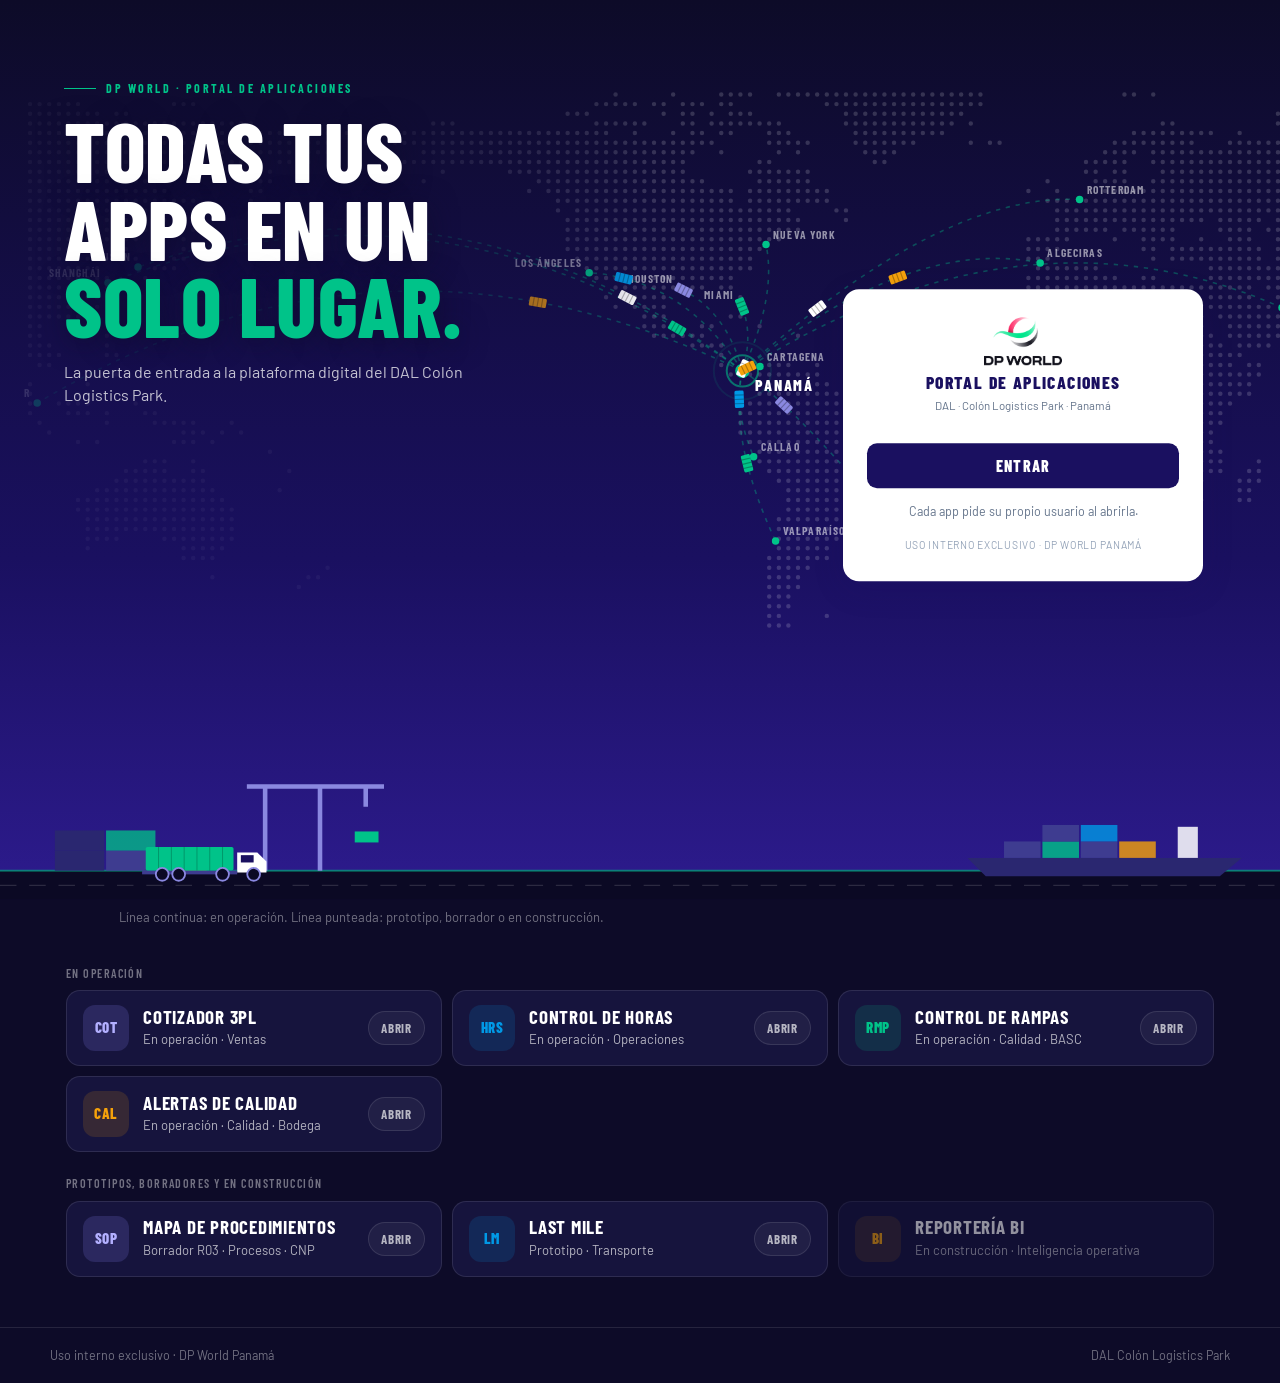
==== commit 7d2721d6: "Skill linea-grafica: cascarón común de las apps con Last Mile como molde Kit dpw-shell (cinta superi" ====
--- a/index.html
+++ b/index.html
@@ -6,8 +6,10 @@
 <title>DP World Panamá — Portal de Aplicaciones</title>
 <link rel="preconnect" href="https://fonts.googleapis.com">
 <link rel="stylesheet" href="https://fonts.googleapis.com/css2?family=Barlow+Condensed:wght@500;600;700;800&family=Barlow:wght@400;500;600;700&display=swap">
+<link rel="stylesheet" href="dpw/dpw-shell.css">
 <style>
-/* Misma línea gráfica que el Mapa de Procedimientos: tema oscuro índigo, barra superior con logo y tarjetas #16143d. */
+/* Cinta superior, menú desplegable y portada: dpw/dpw-shell.css (línea gráfica común, molde Last Mile).
+   El contenido sigue la línea gráfica del Mapa de Procedimientos: tema oscuro índigo, barra superior con logo y tarjetas #16143d. */
 :root{
   --bg:#0d0b28; --surf:#16143d; --card:#1e1c50; --raised:#252368;
   --primary:#3E3C90; --pk:#2D2B6B;
@@ -29,17 +31,8 @@
 button,input{font:inherit;color:inherit}
 a{color:inherit}
 :focus-visible{outline:2px solid var(--green);outline-offset:2px}
-.ico{width:18px;height:18px;flex:none;fill:none;stroke:currentColor;stroke-width:2;stroke-linecap:round;stroke-linejoin:round}
-
-/* Barra superior */
-.top{position:sticky;top:0;z-index:15;background:var(--surf);border-bottom:1px solid var(--b1)}
-.top-in{display:flex;align-items:center;gap:14px 18px;flex-wrap:wrap;padding-block:10px}
-.brand{display:flex;align-items:center;gap:14px;margin-right:auto}
-.brand img{height:42px;width:auto;display:block}
-.brand .sep{width:1px;height:32px;background:var(--b2)}
-.brand .t1{font-family:var(--fd);font-weight:700;font-size:18px;letter-spacing:.06em;line-height:1.05;text-transform:uppercase}
-.brand .t2{font-size:12px;color:var(--t2);letter-spacing:.04em}
-.search{display:flex;align-items:center;gap:8px;background:var(--b0);border:1px solid var(--b1);border-radius:999px;padding:7px 14px;min-width:0;flex:1 1 240px;max-width:340px}
+
+.search{display:flex;align-items:center;gap:8px;background:var(--b0);border:1px solid var(--b1);border-radius:999px;padding:9px 16px;min-width:0;max-width:420px;margin:0 0 18px}
 .search input{background:none;border:0;outline:none;width:100%;min-width:0}
 .search input::placeholder{color:var(--t3)}
 
@@ -87,13 +80,12 @@
 .p-y{background:rgba(0,195,137,.15);color:var(--green)} .p-h{background:rgba(245,162,11,.14);color:var(--amber)}
 ul.sl{list-style:none;margin:0;padding:0;display:grid;gap:6px}
 .sl li{display:flex;gap:10px;align-items:flex-start;background:var(--card);border:1px solid var(--b0);border-radius:var(--r);padding:9px 12px;font-size:14px}
-.sl li .ico{width:15px;height:15px;color:var(--green);margin-top:3px}
+.sl li::before{content:"";width:6px;height:6px;border-radius:50%;background:var(--green);margin-top:8px;flex:none}
 .acts{display:flex;flex-wrap:wrap;gap:8px}
 .btn{display:inline-flex;align-items:center;gap:8px;border-radius:999px;padding:9px 16px;font-family:var(--fd);font-weight:700;letter-spacing:.05em;text-transform:uppercase;font-size:15px;text-decoration:none;border:1px solid var(--b1);background:var(--card);color:var(--t2);transition:border-color .15s,background .15s}
 .btn:hover{border-color:var(--b2);color:var(--t)}
 .btn.pri{background:var(--green);border-color:var(--green);color:#06291e}
 .btn.pri:hover{background:#00a372;color:#06291e}
-.btn .ico{width:15px;height:15px}
 .soon{color:var(--t3);font-size:14px}
 .note{color:var(--t3);font-size:12.5px;margin:0}
 
@@ -107,30 +99,60 @@
 .qa .tx{min-width:0}
 .qa h3{font-size:19px;line-height:1.05}
 .qa .when{color:var(--t2);font-size:13px;margin-top:3px}
-.qa .go{margin-left:auto;flex:none;width:34px;height:34px;border-radius:50%;display:grid;place-items:center;background:var(--b0);border:1px solid var(--b1);color:var(--t2)}
+.qa .go{margin-left:auto;flex:none;padding:6px 12px;border-radius:999px;background:var(--b0);border:1px solid var(--b1);color:var(--t2);font-family:var(--fd);font-weight:700;font-size:13px;letter-spacing:.06em;text-transform:uppercase}
 a.qa:hover .go{color:var(--green);border-color:var(--green)}
 .empty{display:none;padding:24px;text-align:center;color:var(--t2);border:1px dashed var(--b2);border-radius:14px}
 
 footer{border-top:1px solid var(--b1);color:var(--t3);font-size:12.5px}
 footer .wrap{display:flex;flex-wrap:wrap;gap:10px;justify-content:space-between;padding-block:18px}
 @media (prefers-reduced-motion:reduce){*{transition:none!important}}
-@media (max-width:560px){.case-h h2{font-size:20px}.brand img{height:34px}.brand .t1{font-size:15px}}
+@media (max-width:560px){.case-h h2{font-size:20px}}
 </style>
 </head>
 <body>
-<header class="top"><div class="wrap gut top-in">
-  <div class="brand">
-    <img src="assets/dpworld-logo-fondo-oscuro.png" alt="DP World" width="68" height="42">
-    <span class="sep" aria-hidden="true"></span>
-    <div><div class="t1">Portal de aplicaciones</div><div class="t2">DAL · Colón Logistics Park · DP World Panamá</div></div>
+<!-- PORTADA: molde Last Mile, escena «mapa». El portal no tiene usuarios: la tarjeta solo lleva Entrar. -->
+<div class="dpw-login" id="portada">
+  <div class="dpw-lg-art" aria-hidden="true"><svg data-dpw-art></svg></div>
+  <div class="dpw-lg-hero">
+    <div class="dpw-lg-kick">DP World · Portal de aplicaciones</div>
+    <h1 class="dpw-lg-h1"><span>Todas tus</span> <span>apps en un</span> <em>solo lugar.</em></h1>
+    <p class="dpw-lg-lead">La puerta de entrada a la plataforma digital del DAL Colón Logistics Park.</p>
   </div>
-  <label class="search"><svg class="ico" viewBox="0 0 24 24" aria-hidden="true"><circle cx="11" cy="11" r="8"/><path d="m21 21-4.3-4.3"/></svg><input id="q" type="search" placeholder="Buscar: horas, rampas, SOP…" aria-label="Buscar una app"></label>
-</div></header>
+  <svg class="dpw-lg-ground" data-dpw-ground aria-hidden="true"></svg>
+  <div class="dpw-lg-card">
+    <div class="dpw-lg-logo">
+      <img src="dpw/assets/dpworld-logo-fondo-claro.png" alt="DP World">
+      <div class="dpw-lg-app">Portal de aplicaciones</div>
+      <div class="dpw-lg-ref">DAL · Colón Logistics Park · Panamá</div>
+    </div>
+    <button class="dpw-lg-btn" id="entrarBtn" type="button">Entrar</button>
+    <div class="dpw-lg-note">Cada app pide su propio usuario al abrirla.</div>
+    <div class="dpw-lg-foot">Uso interno exclusivo · DP World Panamá</div>
+  </div>
+</div>
+
+<header class="dpw-hdr">
+  <div class="dpw-hdr-l">
+    <button type="button" class="dpw-burger" data-dpw="menu" aria-label="Abrir menú" aria-expanded="false" aria-controls="dpwDrawer"><span></span><span></span><span></span></button>
+    <div class="dpw-logo"><img src="dpw/assets/dpworld-logo-fondo-claro.png" alt="DP World"></div>
+    <div><div class="dpw-title">DP WORLD</div><div class="dpw-sub">Portal de aplicaciones</div></div>
+  </div>
+  <div class="dpw-hdr-r">
+    <button type="button" class="dpw-salir" id="salirBtn">Salir</button>
+  </div>
+</header>
+<div class="dpw-ov" id="dpwOv" data-dpw="menu-close" hidden></div>
+<nav class="dpw-drawer" id="dpwDrawer" aria-label="Menú principal" aria-hidden="true">
+  <div class="dpw-drawer-h"><div class="dpw-logo"><img src="dpw/assets/dpworld-logo-fondo-claro.png" alt="DP World"></div><div><div class="dpw-title">DP WORLD</div><div class="dpw-sub">Portal de aplicaciones</div></div><button type="button" class="dpw-close" data-dpw="menu-close" aria-label="Cerrar menú">×</button></div>
+  <div class="dpw-items" id="dpwItems"></div>
+  <div class="dpw-drawer-f"><span></span><button type="button" class="dpw-salir" id="salirBtn2">Salir</button></div>
+</nav>
 
 <section class="flow gut"><div class="wrap flow-in">
   <div class="kicker">Plataforma digital · Operación 3PL</div>
   <h1 class="hero-t">Todas las apps de la operación</h1>
   <p class="hero-p">Una sola puerta de entrada para el equipo. Toca cada app en el mapa para ver qué hace y abrirla, o búscala en el acceso directo.</p>
+  <label class="search"><input id="q" type="search" placeholder="Buscar: horas, rampas, SOP…" aria-label="Buscar una app"></label>
   <div class="facts" id="facts"></div>
 </div></section>
 
@@ -151,10 +173,13 @@
 </main>
 
 <footer class="gut"><div class="wrap">
-  <span>🔒 Uso interno exclusivo · DP World Panamá</span>
+  <span>Uso interno exclusivo · DP World Panamá</span>
   <span>DAL Colón Logistics Park</span>
 </div></footer>
 
+<script src="dpw/dpw-shell.js"></script>
+<script src="dpw/dpw-escenas.js"></script>
+<script src="dpw/dpw-mapa.js"></script>
 <script>
 /* Cada app: s = "ok" (en operación) o "dev" (prototipo / borrador / en construcción). links[0] es el principal.
    c = color del ícono (c-g verde, c-b azul, c-p violeta, c-a ámbar). k = palabras extra para la búsqueda. */
@@ -193,8 +218,6 @@
 
 var reduce = window.matchMedia && matchMedia("(prefers-reduced-motion: reduce)").matches;
 var svg = document.getElementById("hubSvg"), NS = "http://www.w3.org/2000/svg", cx = 260, cy = 232, R0 = 172;
-var ARROW = '<svg class="ico" viewBox="0 0 24 24" aria-hidden="true"><path d="M5 12h14M12 5l7 7-7 7"/></svg>';
-var CHECK = '<svg class="ico" viewBox="0 0 24 24" aria-hidden="true"><path d="M20 6 9 17l-5-5"/></svg>';
 function esc(t) { return String(t).replace(/[&<>"]/g, function (c) { return {"&": "&amp;", "<": "&lt;", ">": "&gt;", '"': "&quot;"}[c]; }); }
 function el(t, a, p) { var e = document.createElementNS(NS, t); for (var k in a) e.setAttribute(k, a[k]); (p || svg).appendChild(e); return e; }
 function ext(u) { return /^https?:/.test(u) ? ' target="_blank" rel="noopener"' : ''; }
@@ -242,7 +265,7 @@
   sats.forEach(function (x) { x.g.classList.toggle("on", x === a); });
   var acts = a.links
     ? '<div class="acts">' + a.links.map(function (l, i) {
-        return '<a class="btn' + (i ? '' : ' pri') + '" href="' + esc(l[1]) + '"' + ext(l[1]) + '>' + esc(l[0]) + (i ? '' : ARROW) + '</a>';
+        return '<a class="btn' + (i ? '' : ' pri') + '" href="' + esc(l[1]) + '"' + ext(l[1]) + '>' + esc(l[0]) + '</a>';
       }).join("") + '</div>'
     : (a.id === "hub" ? '' : '<div class="soon">Disponible pronto.</div>');
   document.getElementById("hubCard").innerHTML =
@@ -250,7 +273,7 @@
       '<div class="num">' + esc(a.tag) + '</div><h2>' + esc(a.n) + '</h2></div></div>' +
     '<div class="case-b"><span class="pill ' + (a.s === "ok" ? "p-y" : "p-h") + '">' + esc(a.st) + '</span>' +
       '<div class="when" style="color:var(--t2)">' + esc(a.d) + '</div>' +
-      '<ul class="sl">' + a.b.map(function (x) { return '<li>' + CHECK + '<span>' + esc(x) + '</span></li>'; }).join("") + '</ul>' +
+      '<ul class="sl">' + a.b.map(function (x) { return '<li><span>' + esc(x) + '</span></li>'; }).join("") + '</ul>' +
       acts + '</div>';
 }
 hubSel(APPS[0]);
@@ -262,7 +285,7 @@
   q.className = "qa" + (link ? "" : " off");
   if (link) { q.href = link[1]; if (/^https?:/.test(link[1])) { q.target = "_blank"; q.rel = "noopener"; } }
   q.innerHTML = '<div class="i ' + a.c + '">' + esc(a.ab) + '</div><div class="tx"><h3>' + esc(a.n) + '</h3><div class="when">' + esc(a.st) + ' · ' + esc(a.tag) + '</div></div>' +
-    (link ? '<span class="go">' + ARROW + '</span>' : '');
+    (link ? '<span class="go">Abrir</span>' : '');
   a.q = q;
   a.text = [a.n, a.lbl, a.ab, a.tag, a.d, a.k || ""].join(" ");
   document.getElementById(a.s === "ok" ? "qOk" : "qDev").appendChild(q);
@@ -278,6 +301,24 @@
   });
   document.getElementById("empty").style.display = any ? "none" : "block";
 });
+
+/* Portada y menú desplegable (molde Last Mile): Inicio y cada app, agrupadas por estado */
+var portada = document.getElementById("portada");
+function verPortada(on) {
+  portada.hidden = !on;
+  try { on ? sessionStorage.removeItem("hub_entro") : sessionStorage.setItem("hub_entro", "1"); } catch (e) {}
+  if (!on) window.scrollTo(0, 0);
+}
+document.getElementById("entrarBtn").addEventListener("click", function () { verPortada(false); });
+["salirBtn", "salirBtn2"].forEach(function (id) { document.getElementById(id).addEventListener("click", function () { DPW.cerrarMenu(); verPortada(true); }); });
+try { if (sessionStorage.getItem("hub_entro")) portada.hidden = true; } catch (e) {}
+DPW.escena("mapa", portada);
+function abrir(u) { if (/^https?:/.test(u)) window.open(u, "_blank", "noopener"); else location.href = u; }
+DPW.menu([{id: "inicio", label: "Inicio", on: function () { window.scrollTo(0, 0); }}].concat(sats.map(function (a) {
+  var l = a.links && a.links[0];
+  return {id: a.n, label: a.n, group: a.s === "ok" ? "En operación" : "Prototipos y en construcción", hint: l ? "" : "Pronto",
+    on: l ? function () { abrir(l[1]); } : function () { hubSel(a); document.getElementById("hubCard").scrollIntoView({behavior: "smooth"}); }};
+})), "inicio");
 </script>
 </body>
 </html>
--- a/dpw/dpw-shell.css
+++ b/dpw/dpw-shell.css
@@ -0,0 +1,111 @@
+/* ═══ DP World Panamá · cascarón común de las apps (molde: Last Mile) ═══
+   Login con escena animada propia de cada app, cinta superior blanca, menú desplegable lateral y tema claro/oscuro.
+   Todo va con prefijo dpw- para no chocar con el CSS de cada app. Sin íconos ni emojis: solo texto.
+   Las fuentes (Barlow y Barlow Condensed) las carga cada app.
+   Tema: oscuro por defecto; claro con html[data-theme="light"], body.theme-light o body.dpw-light. */
+:root{
+  --dpw-indigo:#1A1060;--dpw-indigo-h:#2A1F8F;--dpw-primary:#3E3C90;
+  --dpw-green:#00C389;--dpw-red:#E8003D;--dpw-amber:#f5a20b;--dpw-blue:#0099e6;--dpw-violet:#8a88e0;
+  --dpw-surf:#16143d;--dpw-b0:rgba(255,255,255,.05);--dpw-b1:rgba(255,255,255,.1);--dpw-b2:rgba(255,255,255,.18);
+  --dpw-t:#fff;--dpw-t2:rgba(255,255,255,.65);--dpw-t3:rgba(255,255,255,.4);
+  --dpw-active:rgba(62,60,144,.3);--dpw-ov:rgba(0,0,0,.55);--dpw-shadow:8px 0 32px rgba(0,0,0,.45);
+  --dpw-fd:'Barlow Condensed','Arial Narrow',Arial,sans-serif;--dpw-fb:'Barlow','Segoe UI',Arial,sans-serif;
+}
+html[data-theme="light"],body.theme-light,body.dpw-light{
+  --dpw-green:#00996b;--dpw-surf:#fff;--dpw-b0:rgba(26,16,96,.04);--dpw-b1:rgba(26,16,96,.12);--dpw-b2:rgba(26,16,96,.22);
+  --dpw-t:#1B1B2F;--dpw-t2:rgba(27,27,47,.72);--dpw-t3:rgba(27,27,47,.52);
+  --dpw-active:rgba(26,16,96,.07);--dpw-ov:rgba(26,16,96,.35);--dpw-shadow:8px 0 32px rgba(26,16,96,.2);
+}
+.dpw-hdr,.dpw-hdr *,.dpw-drawer,.dpw-drawer *,.dpw-login,.dpw-login *,.dpw-ov{box-sizing:border-box}
+.dpw-hdr [hidden],.dpw-drawer [hidden],.dpw-login [hidden],.dpw-login[hidden],.dpw-ov[hidden]{display:none!important}
+
+/* ── Cinta superior ── */
+.dpw-hdr{position:sticky;top:0;z-index:200;display:flex;align-items:center;justify-content:space-between;gap:10px;height:50px;padding:0 max(14px,env(safe-area-inset-right,0px)) 0 max(14px,env(safe-area-inset-left,0px));background:#fff;border-bottom:1px solid #e2e2e2;box-shadow:0 2px 8px rgba(0,0,0,.07);font-family:var(--dpw-fb)}
+.dpw-hdr-l{display:flex;align-items:center;gap:10px;min-width:0}
+.dpw-logo{flex:none}.dpw-logo img{height:34px;width:auto;display:block}
+.dpw-title{font:800 16px/1 var(--dpw-fd);color:#1a1760;letter-spacing:.5px}
+.dpw-sub{font-size:9px;font-weight:700;color:var(--dpw-primary);letter-spacing:1.5px;text-transform:uppercase;white-space:nowrap;overflow:hidden;text-overflow:ellipsis}
+.dpw-hdr-r{display:flex;align-items:center;gap:8px;flex:none}
+.dpw-burger{position:relative;width:38px;height:38px;flex:none;display:grid;place-content:center;gap:4px;padding:0;border:1px solid #E2E8F0;border-radius:10px;background:#F8F9FC;cursor:pointer}
+.dpw-burger span{display:block;width:18px;height:2px;border-radius:2px;background:#1A1060}
+.dpw-burger:hover{background:#eef0f7}
+.dpw-burger[data-n]::after{content:attr(data-n);position:absolute;top:-6px;right:-6px;min-width:17px;height:17px;padding:0 4px;border-radius:9px;background:var(--dpw-red);color:#fff;font:800 10px/17px var(--dpw-fb);text-align:center}
+.dpw-hbtn{display:inline-flex;align-items:center;justify-content:center;height:28px;padding:0 10px;border-radius:6px;border:1px solid #ddd;background:#f4f4f7;color:#1A1060;font:700 11px var(--dpw-fd);letter-spacing:.6px;text-transform:uppercase;white-space:nowrap;cursor:pointer;transition:background .2s}
+.dpw-hbtn:hover{background:#e0e0ec}
+.dpw-hbtn.dpw-install{background:#1A1060;border-color:#1A1060;color:#fff}
+.dpw-hbtn.dpw-install:hover{background:#2A1F8F}
+.dpw-role{font-size:9px;font-weight:700;letter-spacing:1px;text-transform:uppercase;white-space:nowrap;padding:3px 9px;border-radius:20px;background:rgba(62,60,144,.1);color:var(--dpw-primary);border:1px solid rgba(62,60,144,.2);max-width:34vw;overflow:hidden;text-overflow:ellipsis}
+.dpw-salir{background:#f4f4f7;border:1px solid #ddd;color:#555;padding:5px 10px;border-radius:5px;font:700 11px var(--dpw-fd);letter-spacing:.4px;text-transform:uppercase;cursor:pointer;transition:all .2s}
+.dpw-salir:hover{background:#e0e0ec;color:#1a1760}
+.dpw-hdr :focus-visible,.dpw-drawer :focus-visible,.dpw-login :focus-visible{outline:2px solid var(--dpw-green);outline-offset:2px}
+@media (max-width:560px){.dpw-hdr .dpw-hide-sm{display:none!important}.dpw-hdr-r{gap:6px}.dpw-title{font-size:15px}}
+
+/* ── Menú desplegable lateral ── */
+.dpw-ov{position:fixed;inset:0;background:var(--dpw-ov);z-index:240}
+.dpw-drawer{position:fixed;top:0;bottom:0;left:0;width:min(300px,84vw);z-index:250;display:flex;flex-direction:column;background:var(--dpw-surf);color:var(--dpw-t);border-right:1px solid var(--dpw-b2);box-shadow:var(--dpw-shadow);transform:translateX(-105%);visibility:hidden;transition:transform .25s cubic-bezier(.4,0,.2,1),visibility 0s .25s;font-family:var(--dpw-fb)}
+.dpw-drawer.open{transform:none;visibility:visible;transition:transform .25s cubic-bezier(.4,0,.2,1)}
+.dpw-drawer-h{display:flex;align-items:center;gap:10px;flex:none;height:50px;padding:0 12px;background:#fff;border-bottom:1px solid #e2e2e2}
+.dpw-close{margin-left:auto;width:32px;height:32px;border-radius:8px;border:1px solid #ddd;background:#f4f4f7;color:#555;font:400 22px/1 var(--dpw-fb);cursor:pointer}
+.dpw-who{display:grid;gap:2px;padding:14px 16px;border-bottom:1px solid var(--dpw-b1)}
+.dpw-who span{font:700 10px var(--dpw-fd);letter-spacing:1px;text-transform:uppercase;color:var(--dpw-t3)}
+.dpw-who b{font:700 16px var(--dpw-fd);letter-spacing:.3px}
+.dpw-items{display:grid;padding:8px 0;overflow-y:auto}
+.dpw-items+.dpw-items{border-top:1px solid var(--dpw-b1)}
+.dpw-group{padding:12px 16px 4px;font:700 10px var(--dpw-fd);letter-spacing:1.2px;text-transform:uppercase;color:var(--dpw-t3)}
+.dpw-item{display:flex;align-items:center;gap:12px;width:100%;padding:13px 16px;border:0;border-left:3px solid transparent;background:transparent;color:var(--dpw-t2);font:700 16px var(--dpw-fd);letter-spacing:.6px;text-transform:uppercase;text-align:left;text-decoration:none;cursor:pointer}
+.dpw-item:hover{background:var(--dpw-b0);color:var(--dpw-t)}
+.dpw-item.active{color:var(--dpw-t);background:var(--dpw-active);border-left-color:var(--dpw-green)}
+html[data-theme="light"] .dpw-item.active,body.theme-light .dpw-item.active,body.dpw-light .dpw-item.active{color:var(--dpw-indigo)}
+.dpw-item small{margin-left:auto;font:600 11px var(--dpw-fb);letter-spacing:0;text-transform:none;color:var(--dpw-t3)}
+.dpw-badge{margin-left:auto;min-width:20px;height:20px;padding:0 6px;border-radius:10px;background:var(--dpw-red);color:#fff;font:800 11px/20px var(--dpw-fb);text-align:center;letter-spacing:0}
+.dpw-drawer-f{margin-top:auto;display:flex;align-items:center;justify-content:space-between;gap:10px;padding:14px 16px;border-top:1px solid var(--dpw-b1)}
+.dpw-link{background:none;border:0;padding:0;color:var(--dpw-t3);font:600 12px var(--dpw-fb);text-decoration:underline;cursor:pointer}
+@media (prefers-reduced-motion:reduce){.dpw-drawer,.dpw-drawer.open{transition:none}}
+
+/* ── Login: frase grande a la izquierda, escena animada de la app al fondo y tarjeta blanca a la derecha ── */
+.dpw-login{position:fixed;inset:0;z-index:999;overflow:hidden;background:linear-gradient(180deg,#0d0b28 0%,#1A1060 62%,#2D1B8E 100%);font-family:var(--dpw-fb);color:#fff}
+.dpw-lg-art{position:absolute;left:0;right:0;top:9vh;height:62vh;overflow:hidden;pointer-events:none;-webkit-mask-image:linear-gradient(90deg,rgba(0,0,0,.25) 0,rgba(0,0,0,.25) 30%,#000 52%);mask-image:linear-gradient(90deg,rgba(0,0,0,.25) 0,rgba(0,0,0,.25) 30%,#000 52%)}
+.dpw-lg-art svg{position:absolute;left:58%;top:50%;transform:translate(-50%,-50%);width:min(1500px,160vh);height:auto}
+.dpw-lg-art.dpw-fit svg{left:48%;width:min(1000px,112vh)}
+.dpw-lg-hero{position:absolute;left:5vw;top:9vh;max-width:44vw;display:grid;gap:16px;z-index:1}
+.dpw-lg-kick{display:flex;align-items:center;gap:10px;font:700 12px var(--dpw-fd);letter-spacing:2.5px;color:#00C389;text-transform:uppercase}
+.dpw-lg-kick::before{content:'';width:32px;height:1px;background:#00C389}
+.dpw-lg-h1{margin:0;font:800 clamp(52px,6.6vw,108px)/.92 var(--dpw-fd);color:#fff;text-transform:uppercase;letter-spacing:.5px;text-shadow:0 4px 28px rgba(13,11,40,.6)}
+.dpw-lg-h1 span,.dpw-lg-h1 em{display:block}
+.dpw-lg-h1 em{font-style:normal;color:#00C389}
+.dpw-lg-lead{margin:0;color:rgba(255,255,255,.75);font-size:clamp(15px,1.25vw,19px);line-height:1.45;max-width:440px}
+.dpw-lg-ground{position:absolute;left:0;right:0;bottom:0;width:100%;height:clamp(110px,10.7vw,190px);pointer-events:none}
+.dpw-lg-card{position:absolute;right:6vw;top:50%;transform:translateY(-55%);z-index:2;width:100%;max-width:360px;max-height:calc(100vh - 40px);overflow:auto;display:flex;flex-direction:column;padding:28px 24px;border-radius:16px;background:#fff;color:#1B1B2F;box-shadow:0 8px 32px rgba(26,16,96,.14);animation:dpwFade .35s ease}
+@keyframes dpwFade{from{opacity:0}to{opacity:1}}
+.dpw-lg-logo{text-align:center;margin-bottom:20px}
+.dpw-lg-logo img{height:48px;width:auto;margin:0 auto 6px;display:block;object-fit:contain}
+.dpw-lg-app{margin-top:4px;font:800 1.1rem var(--dpw-fd);color:#1A1060;text-transform:uppercase;letter-spacing:.08em}
+.dpw-lg-ref{margin-top:4px;font-size:.72rem;color:#64748B}
+.dpw-lg-err{display:none;margin-bottom:14px;padding:10px 12px;border-radius:8px;background:#FEE;border:1px solid #FCC;color:#E8003D;font-size:.78rem;font-weight:600;text-align:left}
+.dpw-lg-err.show{display:block}
+.dpw-lg-fg{display:flex;flex-direction:column;gap:6px;margin-bottom:16px;text-align:left}
+.dpw-lg-lbl{font-size:.65rem;font-weight:700;color:#64748B;text-transform:uppercase;letter-spacing:.07em}
+.dpw-lg-in{width:100%;padding:12px 14px;border:1.5px solid #E2E8F0;border-radius:10px;background:#F8F9FC;color:#1B1B2F;font:500 .9rem var(--dpw-fb);transition:all .2s cubic-bezier(.4,0,.2,1)}
+.dpw-lg-in:focus{outline:none;border-color:#1A1060;background:#fff;box-shadow:0 0 0 3px rgba(26,16,96,.08)}
+.dpw-lg-in::placeholder{color:#94A3B8}
+.dpw-lg-btn{width:100%;margin-top:8px;padding:13px;border:0;border-radius:10px;background:#1A1060;color:#fff;font:800 1rem var(--dpw-fd);text-transform:uppercase;letter-spacing:.08em;cursor:pointer;transition:background .2s}
+.dpw-lg-btn:hover{background:#2A1F8F}
+.dpw-lg-btn:disabled{opacity:.6;cursor:wait}
+.dpw-lg-note{margin-top:14px;font-size:.78rem;color:#64748B;text-align:center}
+.dpw-lg-note a,.dpw-lg-note button{background:none;border:0;padding:0;color:#1A1060;font:inherit;font-weight:700;text-decoration:underline;cursor:pointer}
+.dpw-lg-foot{margin-top:16px;font-size:.65rem;color:#94A3B8;letter-spacing:.07em;text-align:center;text-transform:uppercase}
+.dpw-lg-install{position:absolute;top:18px;right:20px;z-index:3;padding:8px 14px;border-radius:20px;border:1px solid rgba(255,255,255,.3);background:rgba(255,255,255,.08);color:#fff;font:700 12px var(--dpw-fd);letter-spacing:1px;text-transform:uppercase;cursor:pointer;backdrop-filter:blur(4px)}
+.dpw-lg-install:hover{background:rgba(255,255,255,.16)}
+.dpw-lg-art text,.dpw-lg-ground text{font-family:var(--dpw-fd)}
+@media (max-width:820px){
+  .dpw-login{display:flex;flex-direction:column;overflow-y:auto}
+  .dpw-lg-hero{order:1;position:relative;left:auto;top:auto;max-width:none;padding:22px 20px 0;gap:10px}
+  .dpw-lg-h1{font-size:clamp(40px,12vw,58px)}
+  .dpw-lg-lead{font-size:14px}
+  .dpw-lg-art{order:2;position:relative;top:auto;height:34vh;min-height:220px;flex:none;-webkit-mask-image:none;mask-image:none}
+  .dpw-lg-art svg{left:50%;width:max(260vw,680px)}
+  .dpw-lg-art.dpw-fit svg{width:min(150vw,900px)}
+  .dpw-lg-card{order:3;position:relative;right:auto;top:auto;transform:none;flex:none;margin:-10px 16px 0;width:auto;max-width:none;max-height:none;overflow:visible}
+  .dpw-lg-ground{order:4;position:relative;flex:none;height:110px;margin-top:20px}
+  .dpw-lg-install{top:14px;right:14px;padding:6px 11px}
+}
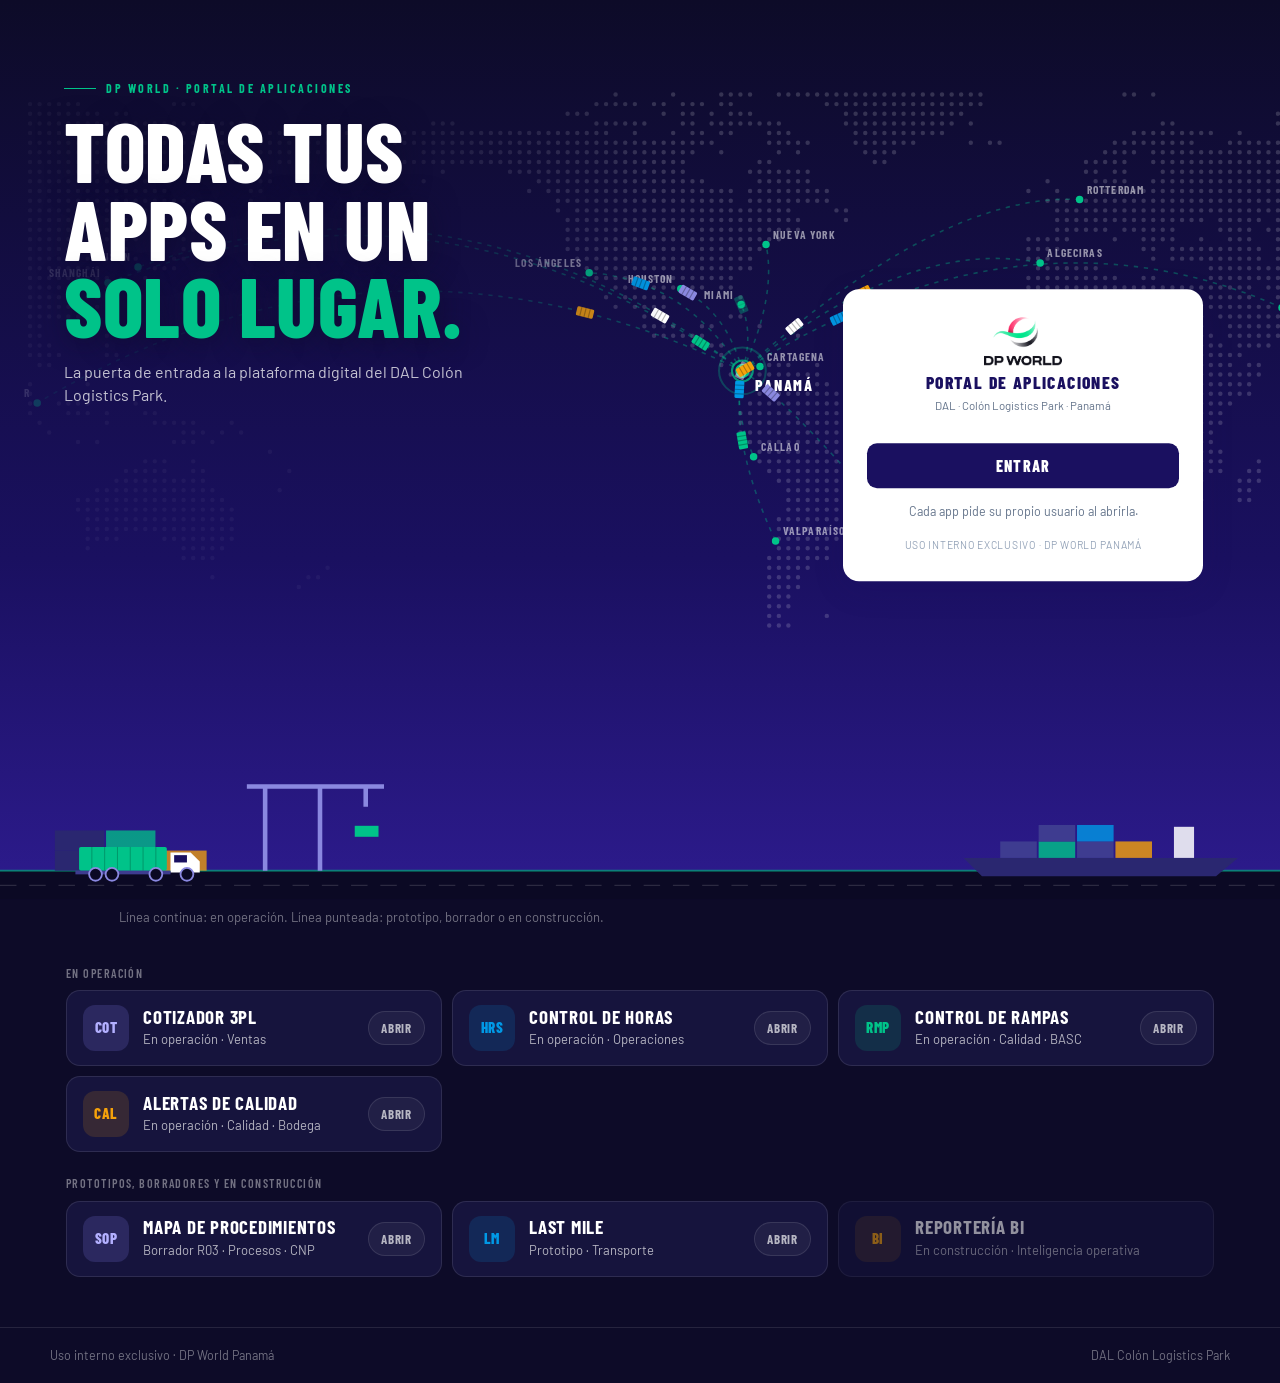
==== commit 80bb572e: "Kit: tema claro/oscuro e Instalar comunes; el portal los usa dpw-shell.js maneja los botones data-dp" ====
--- a/index.html
+++ b/index.html
@@ -4,6 +4,14 @@
 <meta charset="UTF-8">
 <meta name="viewport" content="width=device-width, initial-scale=1.0, viewport-fit=cover">
 <title>DP World Panamá — Portal de Aplicaciones</title>
+<script>/* Tema antes de pintar (skill linea-grafica): oscuro por defecto */(function(){var t;try{t=localStorage.getItem('dpw_tema')}catch(e){}document.documentElement.setAttribute('data-theme',t==='light'?'light':'dark');})();</script>
+<meta name="theme-color" content="#0d0b28">
+<link rel="manifest" href="manifest.webmanifest">
+<link rel="icon" type="image/png" sizes="32x32" href="dpw/pwa/favicon-32.png">
+<link rel="apple-touch-icon" href="dpw/pwa/apple-touch-icon.png">
+<meta name="apple-mobile-web-app-capable" content="yes">
+<meta name="mobile-web-app-capable" content="yes">
+<meta name="apple-mobile-web-app-title" content="Portal DP World">
 <link rel="preconnect" href="https://fonts.googleapis.com">
 <link rel="stylesheet" href="https://fonts.googleapis.com/css2?family=Barlow+Condensed:wght@500;600;700;800&family=Barlow:wght@400;500;600;700&display=swap">
 <link rel="stylesheet" href="dpw/dpw-shell.css">
@@ -21,6 +29,18 @@
   --fb:'Barlow','Segoe UI',Arial,sans-serif;
   color-scheme:dark;
 }
+/* Tema claro (skill linea-grafica): mismos tokens con fondo claro */
+html[data-theme="light"]{color-scheme:light;
+  --bg:#F2F3F8; --surf:#FFFFFF; --card:#EEF0F7; --raised:#E4E6F2; --primary:#1A1060;
+  --green:#00996b; --amber:#b86e00; --blue:#0070b8; --red:#d10037;
+  --b0:rgba(26,16,96,.04); --b1:rgba(26,16,96,.12); --b2:rgba(26,16,96,.22);
+  --t:#1B1B2F; --t2:rgba(27,27,47,.72); --t3:rgba(27,27,47,.52)}
+html[data-theme="light"] .app .ab{fill:#1A1060}
+html[data-theme="light"] .app.main .ab{fill:#fff}
+html[data-theme="light"] .app.on .ab{fill:#fff}
+html[data-theme="light"] .c-p{color:#4a3fb0}
+html[data-theme="light"] .app .ring[stroke^="rgba(255"]{stroke:rgba(26,16,96,.3)}
+html[data-theme="light"] .btn.pri,html[data-theme="light"] .btn.pri:hover{color:#fff}
 *{box-sizing:border-box}
 [hidden]{display:none!important}
 html,body{background:var(--bg)}
@@ -112,6 +132,7 @@
 <body>
 <!-- PORTADA: molde Last Mile, escena «mapa». El portal no tiene usuarios: la tarjeta solo lleva Entrar. -->
 <div class="dpw-login" id="portada">
+  <button type="button" class="dpw-lg-install" data-dpw="instalar" hidden>Instalar app</button>
   <div class="dpw-lg-art" aria-hidden="true"><svg data-dpw-art></svg></div>
   <div class="dpw-lg-hero">
     <div class="dpw-lg-kick">DP World · Portal de aplicaciones</div>
@@ -138,6 +159,8 @@
     <div><div class="dpw-title">DP WORLD</div><div class="dpw-sub">Portal de aplicaciones</div></div>
   </div>
   <div class="dpw-hdr-r">
+    <button type="button" class="dpw-hbtn dpw-install dpw-hide-sm" data-dpw="instalar" hidden>Instalar</button>
+    <button type="button" class="dpw-hbtn" data-dpw="tema">Claro</button>
     <button type="button" class="dpw-salir" id="salirBtn">Salir</button>
   </div>
 </header>
@@ -313,6 +336,7 @@
 ["salirBtn", "salirBtn2"].forEach(function (id) { document.getElementById(id).addEventListener("click", function () { DPW.cerrarMenu(); verPortada(true); }); });
 try { if (sessionStorage.getItem("hub_entro")) portada.hidden = true; } catch (e) {}
 DPW.escena("mapa", portada);
+DPW.pwa("sw.js");
 function abrir(u) { if (/^https?:/.test(u)) window.open(u, "_blank", "noopener"); else location.href = u; }
 DPW.menu([{id: "inicio", label: "Inicio", on: function () { window.scrollTo(0, 0); }}].concat(sats.map(function (a) {
   var l = a.links && a.links[0];
--- a/dpw/dpw-shell.css
+++ b/dpw/dpw-shell.css
@@ -2,7 +2,7 @@
    Login con escena animada propia de cada app, cinta superior blanca, menú desplegable lateral y tema claro/oscuro.
    Todo va con prefijo dpw- para no chocar con el CSS de cada app. Sin íconos ni emojis: solo texto.
    Las fuentes (Barlow y Barlow Condensed) las carga cada app.
-   Tema: oscuro por defecto; claro con html[data-theme="light"], body.theme-light o body.dpw-light. */
+   Tema: html[data-theme="light"|"dark"] (Last Mile usa body.theme-light). Ver dpw-shell.js y SKILL.md. */
 :root{
   --dpw-indigo:#1A1060;--dpw-indigo-h:#2A1F8F;--dpw-primary:#3E3C90;
   --dpw-green:#00C389;--dpw-red:#E8003D;--dpw-amber:#f5a20b;--dpw-blue:#0099e6;--dpw-violet:#8a88e0;
@@ -11,7 +11,7 @@
   --dpw-active:rgba(62,60,144,.3);--dpw-ov:rgba(0,0,0,.55);--dpw-shadow:8px 0 32px rgba(0,0,0,.45);
   --dpw-fd:'Barlow Condensed','Arial Narrow',Arial,sans-serif;--dpw-fb:'Barlow','Segoe UI',Arial,sans-serif;
 }
-html[data-theme="light"],body.theme-light,body.dpw-light{
+html[data-theme="light"],body.theme-light{
   --dpw-green:#00996b;--dpw-surf:#fff;--dpw-b0:rgba(26,16,96,.04);--dpw-b1:rgba(26,16,96,.12);--dpw-b2:rgba(26,16,96,.22);
   --dpw-t:#1B1B2F;--dpw-t2:rgba(27,27,47,.72);--dpw-t3:rgba(27,27,47,.52);
   --dpw-active:rgba(26,16,96,.07);--dpw-ov:rgba(26,16,96,.35);--dpw-shadow:8px 0 32px rgba(26,16,96,.2);
@@ -55,7 +55,7 @@
 .dpw-item{display:flex;align-items:center;gap:12px;width:100%;padding:13px 16px;border:0;border-left:3px solid transparent;background:transparent;color:var(--dpw-t2);font:700 16px var(--dpw-fd);letter-spacing:.6px;text-transform:uppercase;text-align:left;text-decoration:none;cursor:pointer}
 .dpw-item:hover{background:var(--dpw-b0);color:var(--dpw-t)}
 .dpw-item.active{color:var(--dpw-t);background:var(--dpw-active);border-left-color:var(--dpw-green)}
-html[data-theme="light"] .dpw-item.active,body.theme-light .dpw-item.active,body.dpw-light .dpw-item.active{color:var(--dpw-indigo)}
+html[data-theme="light"] .dpw-item.active,body.theme-light .dpw-item.active{color:var(--dpw-indigo)}
 .dpw-item small{margin-left:auto;font:600 11px var(--dpw-fb);letter-spacing:0;text-transform:none;color:var(--dpw-t3)}
 .dpw-badge{margin-left:auto;min-width:20px;height:20px;padding:0 6px;border-radius:10px;background:var(--dpw-red);color:#fff;font:800 11px/20px var(--dpw-fb);text-align:center;letter-spacing:0}
 .dpw-drawer-f{margin-top:auto;display:flex;align-items:center;justify-content:space-between;gap:10px;padding:14px 16px;border-top:1px solid var(--dpw-b1)}
